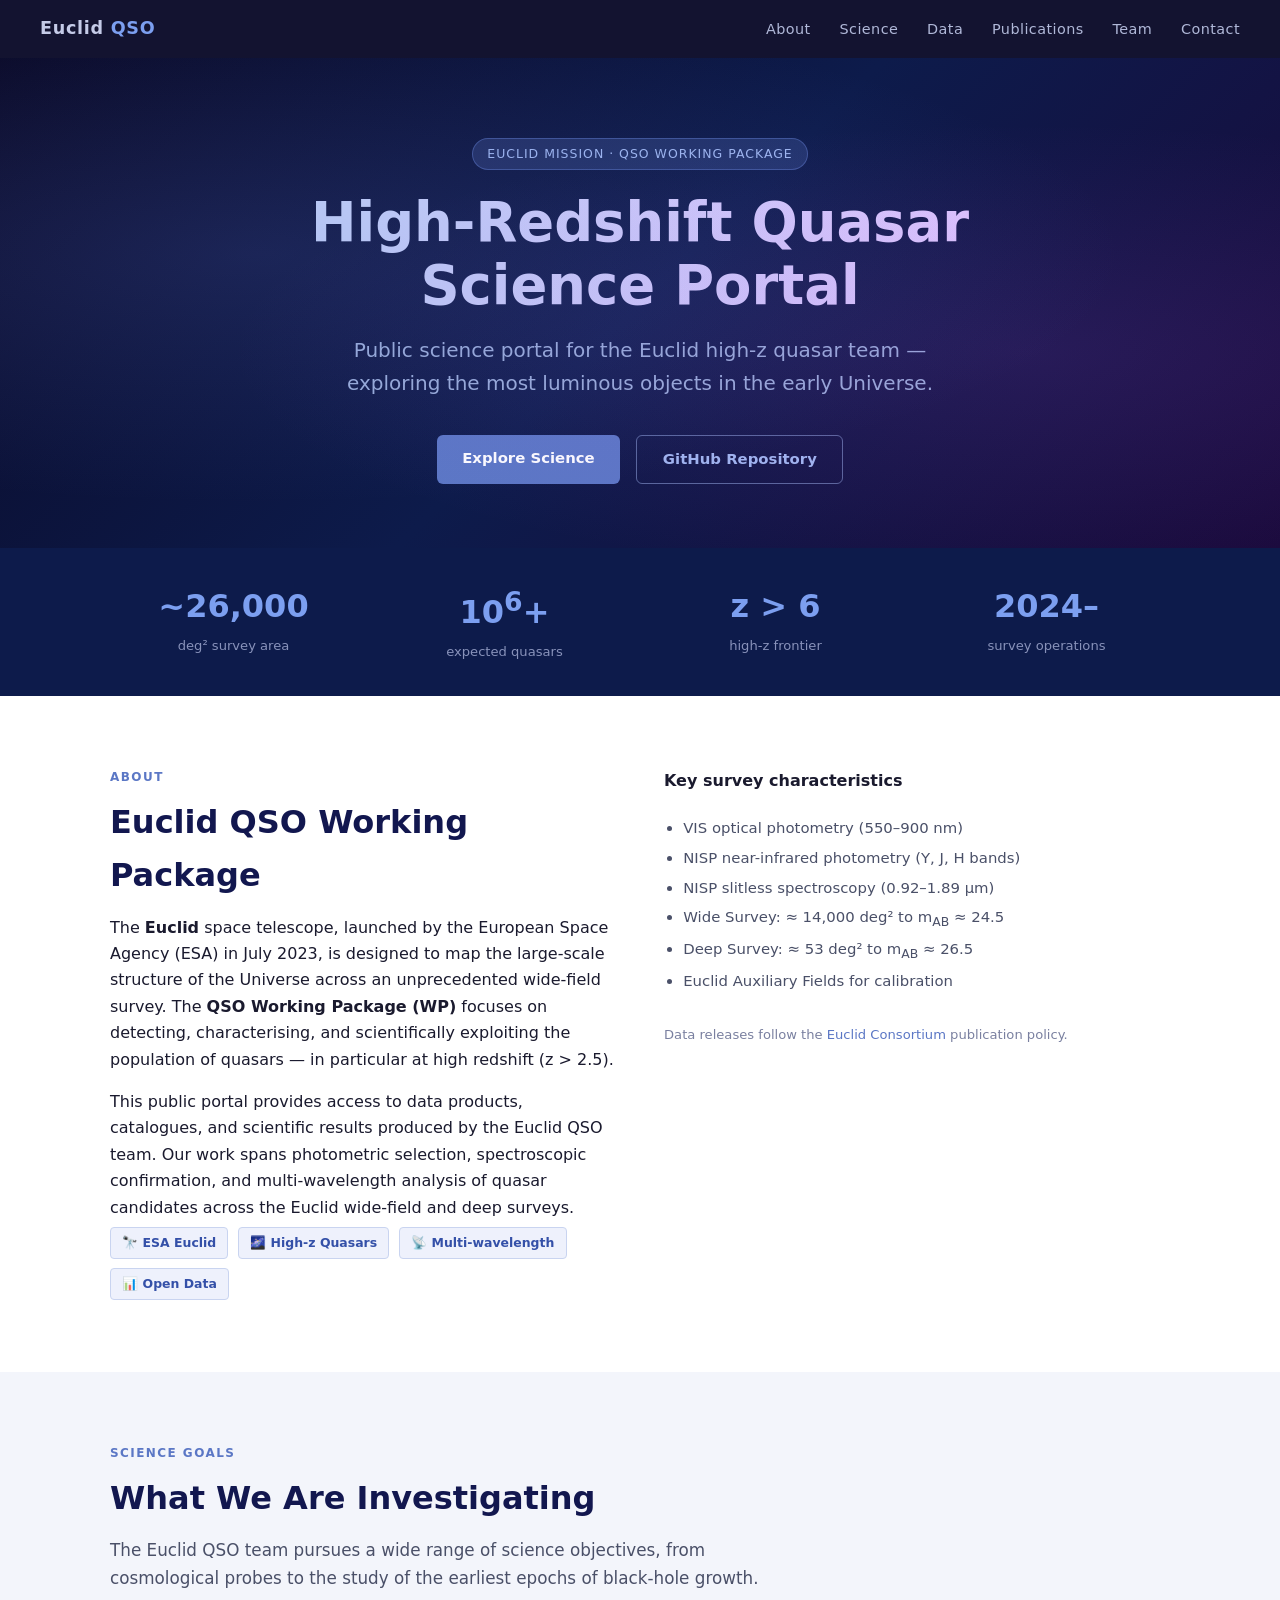
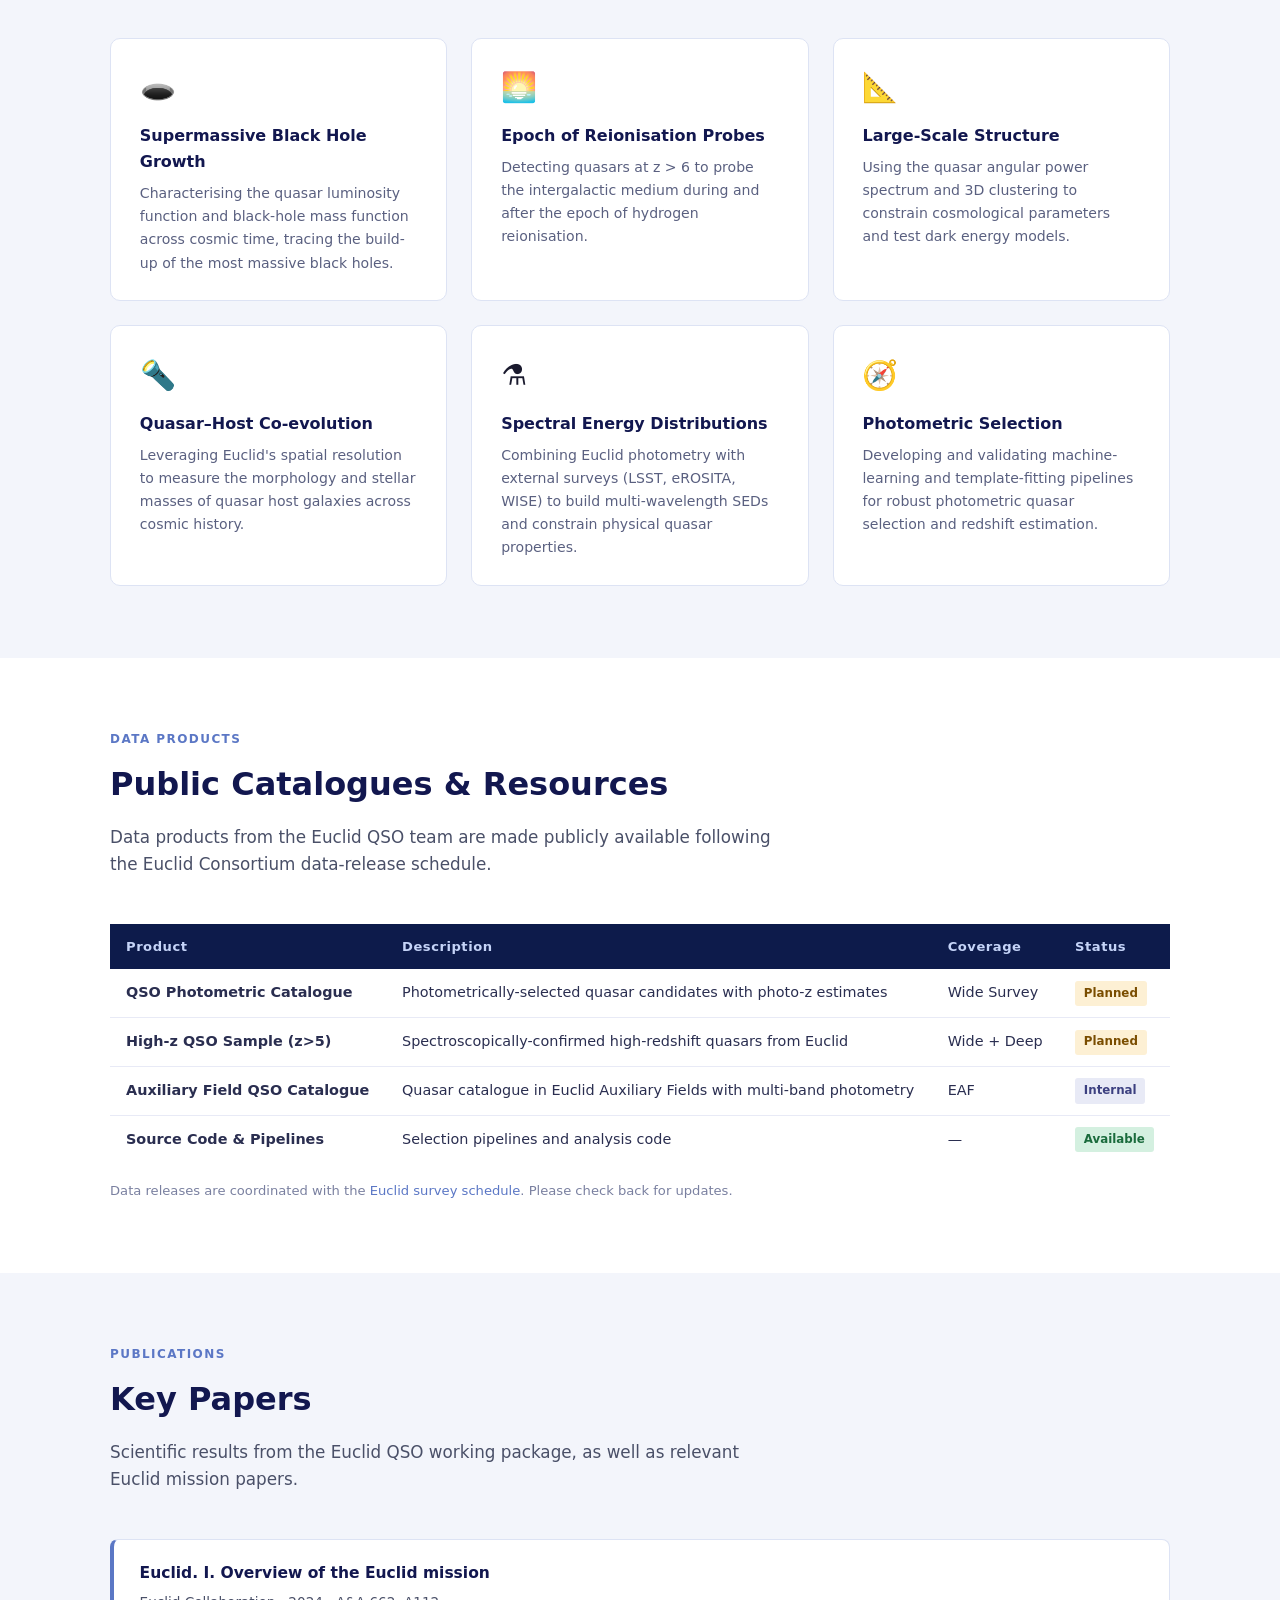
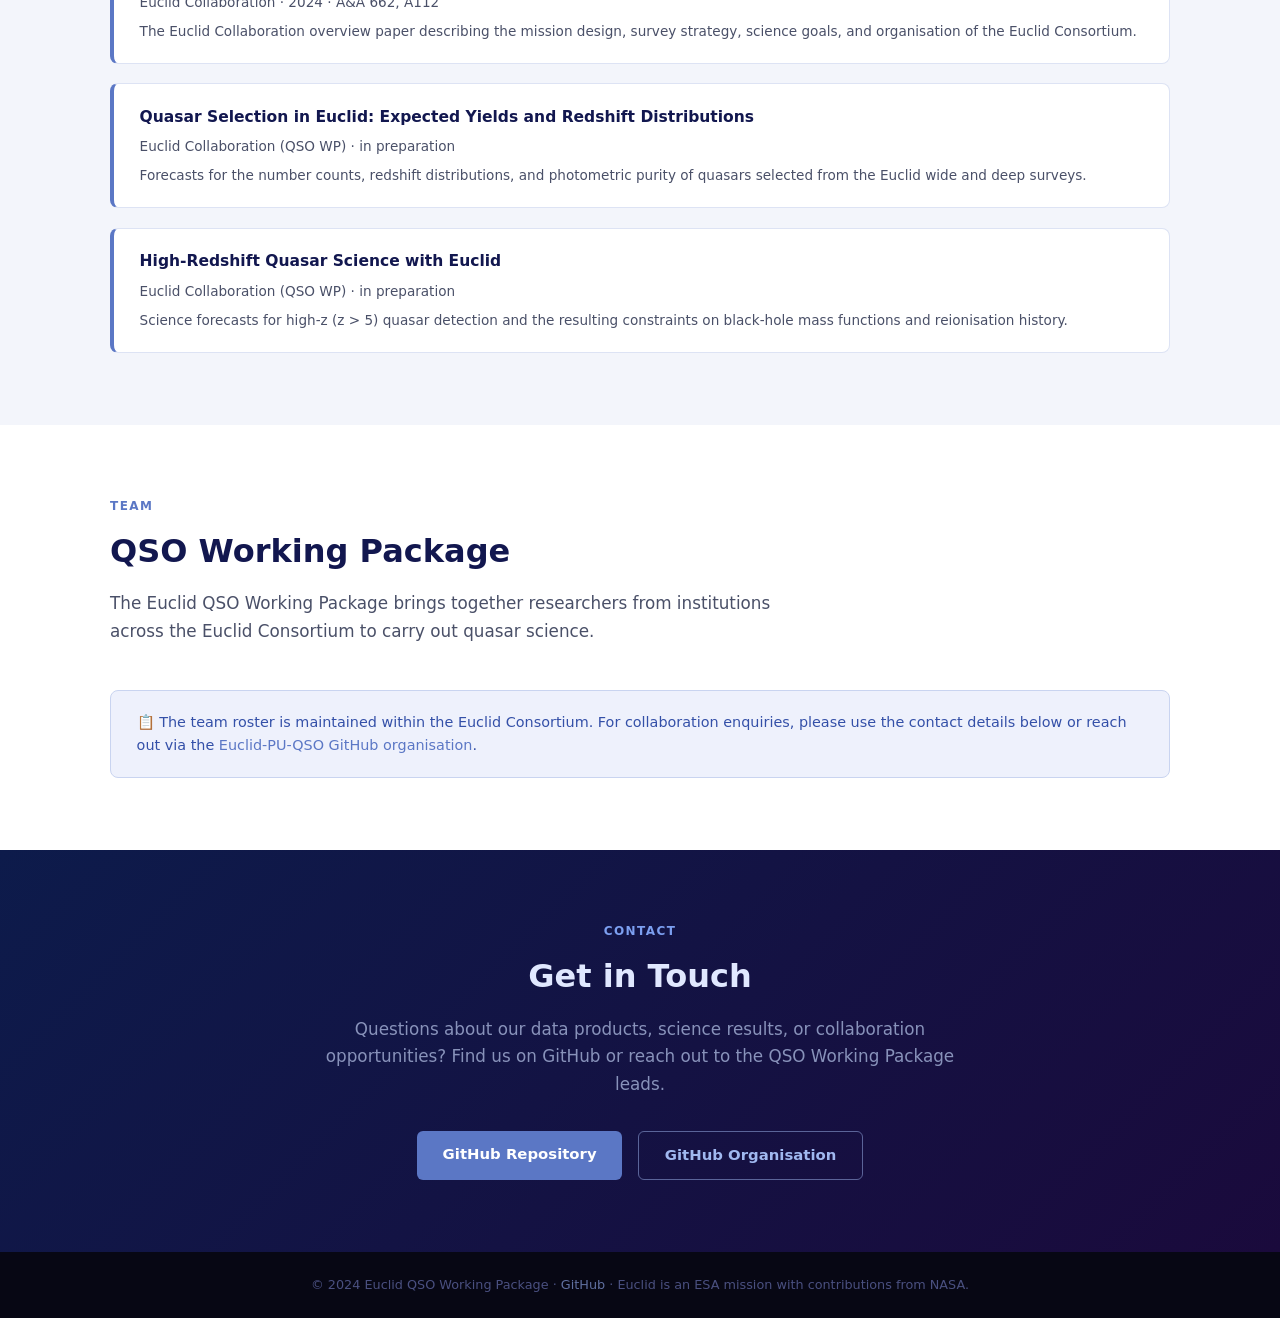
==== index.html @ ff644550 "Add GitHub Pages site for Euclid QSO public science portal Co-authored-by: dmyang42 <30112592+dmyang" ====
<!DOCTYPE html>
<html lang="en">
<head>
  <meta charset="UTF-8" />
  <meta name="viewport" content="width=device-width, initial-scale=1.0" />
  <title>Euclid QSO — Public Science Portal</title>
  <style>
    /* ── Reset & base ─────────────────────────────────────────────── */
    *, *::before, *::after { box-sizing: border-box; margin: 0; padding: 0; }
    html { scroll-behavior: smooth; }
    body {
      font-family: 'Segoe UI', system-ui, -apple-system, sans-serif;
      color: #1a1a2e;
      background: #f8f9fc;
      line-height: 1.65;
    }
    a { color: #5b77c5; text-decoration: none; }
    a:hover { text-decoration: underline; }
    img { max-width: 100%; }

    /* ── Navigation ───────────────────────────────────────────────── */
    nav {
      position: sticky;
      top: 0;
      z-index: 100;
      display: flex;
      align-items: center;
      justify-content: space-between;
      padding: 0.9rem 2.5rem;
      background: rgba(10, 10, 40, 0.96);
      backdrop-filter: blur(8px);
      color: #e8eaf6;
    }
    .nav-brand {
      font-size: 1.1rem;
      font-weight: 700;
      letter-spacing: 0.04em;
      color: #c5cbe8;
    }
    .nav-brand span { color: #7c9ff0; }
    nav ul {
      list-style: none;
      display: flex;
      gap: 1.8rem;
    }
    nav ul li a {
      color: #b0b8d8;
      font-size: 0.9rem;
      font-weight: 500;
      letter-spacing: 0.03em;
      transition: color 0.2s;
    }
    nav ul li a:hover { color: #fff; text-decoration: none; }

    /* ── Hero ─────────────────────────────────────────────────────── */
    .hero {
      position: relative;
      display: flex;
      flex-direction: column;
      align-items: center;
      justify-content: center;
      text-align: center;
      padding: 5rem 2rem 4rem;
      background: linear-gradient(135deg, #0a0a28 0%, #0d1b4b 50%, #1a0a3c 100%);
      color: #fff;
      overflow: hidden;
    }
    .hero::before {
      content: '';
      position: absolute;
      inset: 0;
      background:
        radial-gradient(ellipse at 20% 40%, rgba(100,120,220,0.18) 0%, transparent 60%),
        radial-gradient(ellipse at 80% 60%, rgba(160,80,220,0.14) 0%, transparent 55%);
      pointer-events: none;
    }
    .hero-tag {
      display: inline-block;
      padding: 0.3rem 0.9rem;
      border-radius: 999px;
      background: rgba(92, 119, 197, 0.25);
      border: 1px solid rgba(92, 119, 197, 0.5);
      font-size: 0.78rem;
      letter-spacing: 0.08em;
      text-transform: uppercase;
      color: #a0b8f0;
      margin-bottom: 1.4rem;
    }
    .hero h1 {
      font-size: clamp(2rem, 5vw, 3.4rem);
      font-weight: 800;
      line-height: 1.15;
      margin-bottom: 1rem;
      background: linear-gradient(90deg, #c5d4f8, #e0c8ff);
      -webkit-background-clip: text;
      -webkit-text-fill-color: transparent;
      background-clip: text;
    }
    .hero-sub {
      font-size: clamp(1rem, 2.5vw, 1.25rem);
      color: #9aafd8;
      max-width: 620px;
      margin-bottom: 2.2rem;
    }
    .hero-buttons { display: flex; gap: 1rem; flex-wrap: wrap; justify-content: center; }
    .btn {
      display: inline-block;
      padding: 0.7rem 1.6rem;
      border-radius: 6px;
      font-size: 0.93rem;
      font-weight: 600;
      transition: opacity 0.2s, transform 0.15s;
      cursor: pointer;
    }
    .btn:hover { opacity: 0.88; transform: translateY(-1px); text-decoration: none; }
    .btn-primary {
      background: #5b77c5;
      color: #fff;
    }
    .btn-secondary {
      background: transparent;
      color: #a0b8f0;
      border: 1.5px solid rgba(160,184,240,0.5);
    }

    /* ── Section commons ──────────────────────────────────────────── */
    section { padding: 4.5rem 2rem; }
    .container { max-width: 1060px; margin: 0 auto; }
    .section-label {
      font-size: 0.75rem;
      font-weight: 700;
      letter-spacing: 0.12em;
      text-transform: uppercase;
      color: #5b77c5;
      margin-bottom: 0.5rem;
    }
    .section-title {
      font-size: clamp(1.5rem, 3vw, 2rem);
      font-weight: 700;
      margin-bottom: 0.8rem;
      color: #12174f;
    }
    .section-intro {
      font-size: 1.05rem;
      color: #4a5068;
      max-width: 680px;
      margin-bottom: 2.8rem;
    }

    /* ── Stats bar ────────────────────────────────────────────────── */
    .stats-bar {
      background: #0d1b4b;
      color: #c5d4f8;
      padding: 2rem;
    }
    .stats-grid {
      display: grid;
      grid-template-columns: repeat(auto-fit, minmax(140px, 1fr));
      gap: 1.5rem;
      max-width: 1060px;
      margin: 0 auto;
      text-align: center;
    }
    .stat-number {
      font-size: 2rem;
      font-weight: 800;
      color: #7c9ff0;
      display: block;
    }
    .stat-label { font-size: 0.82rem; color: #8892ba; }

    /* ── About ────────────────────────────────────────────────────── */
    #about { background: #fff; }
    .about-grid {
      display: grid;
      grid-template-columns: 1fr 1fr;
      gap: 3rem;
      align-items: start;
    }
    @media (max-width: 680px) { .about-grid { grid-template-columns: 1fr; } }
    .about-text p + p { margin-top: 1rem; }
    .about-logo-block {
      display: flex;
      flex-direction: column;
      gap: 1.2rem;
      align-items: flex-start;
    }
    .badge-list { display: flex; flex-wrap: wrap; gap: 0.6rem; margin-top: 0.4rem; }
    .badge {
      display: inline-flex;
      align-items: center;
      gap: 0.35rem;
      padding: 0.28rem 0.7rem;
      border-radius: 4px;
      font-size: 0.78rem;
      font-weight: 600;
      background: #eef1fc;
      color: #3450a8;
      border: 1px solid #c9d4f0;
    }

    /* ── Science goals ────────────────────────────────────────────── */
    #science { background: #f3f5fb; }
    .goals-grid {
      display: grid;
      grid-template-columns: repeat(auto-fit, minmax(260px, 1fr));
      gap: 1.5rem;
    }
    .goal-card {
      background: #fff;
      border-radius: 10px;
      padding: 1.6rem 1.8rem;
      border: 1px solid #dde3f4;
      transition: box-shadow 0.2s, transform 0.2s;
    }
    .goal-card:hover { box-shadow: 0 6px 24px rgba(50,70,180,0.1); transform: translateY(-3px); }
    .goal-icon {
      font-size: 1.8rem;
      margin-bottom: 0.7rem;
      display: block;
    }
    .goal-card h3 { font-size: 1rem; font-weight: 700; color: #12174f; margin-bottom: 0.4rem; }
    .goal-card p { font-size: 0.88rem; color: #5a6080; }

    /* ── Data products ────────────────────────────────────────────── */
    #data { background: #fff; }
    .data-table-wrap { overflow-x: auto; }
    table {
      width: 100%;
      border-collapse: collapse;
      font-size: 0.9rem;
    }
    th {
      background: #0d1b4b;
      color: #c5d4f8;
      padding: 0.75rem 1rem;
      text-align: left;
      font-weight: 600;
      font-size: 0.82rem;
      letter-spacing: 0.04em;
    }
    td {
      padding: 0.7rem 1rem;
      border-bottom: 1px solid #e8eaf6;
      color: #2a2e50;
    }
    tr:last-child td { border-bottom: none; }
    tr:hover td { background: #f3f5fb; }
    .status-tag {
      display: inline-block;
      padding: 0.18rem 0.55rem;
      border-radius: 3px;
      font-size: 0.74rem;
      font-weight: 700;
    }
    .status-available { background: #d4f0e0; color: #1a6b3c; }
    .status-planned   { background: #fdf0d4; color: #7a4d00; }
    .status-internal  { background: #e8eaf6; color: #3c4080; }

    /* ── Publications ─────────────────────────────────────────────── */
    #publications { background: #f3f5fb; }
    .pub-list { display: flex; flex-direction: column; gap: 1.2rem; }
    .pub-card {
      background: #fff;
      border-radius: 8px;
      padding: 1.3rem 1.6rem;
      border: 1px solid #dde3f4;
      border-left: 4px solid #5b77c5;
    }
    .pub-card h3 { font-size: 0.97rem; font-weight: 700; color: #12174f; margin-bottom: 0.3rem; }
    .pub-meta { font-size: 0.8rem; color: #7a80a0; margin-bottom: 0.4rem; }
    .pub-card p { font-size: 0.85rem; color: #4a5068; }

    /* ── Team ─────────────────────────────────────────────────────── */
    #team { background: #fff; }
    .team-note {
      background: #eef1fc;
      border: 1px solid #c9d4f0;
      border-radius: 8px;
      padding: 1.2rem 1.6rem;
      font-size: 0.9rem;
      color: #3450a8;
      margin-top: 1rem;
    }

    /* ── Contact ──────────────────────────────────────────────────── */
    #contact {
      background: linear-gradient(135deg, #0d1b4b 0%, #1a0a3c 100%);
      color: #c5d4f8;
      text-align: center;
    }
    #contact .section-title { color: #e0e8ff; }
    #contact .section-intro { color: #8892ba; margin: 0 auto 2rem; }
    .contact-links { display: flex; justify-content: center; gap: 1rem; flex-wrap: wrap; margin-top: 1.2rem; }

    /* ── Footer ───────────────────────────────────────────────────── */
    footer {
      background: #070714;
      color: #4a5080;
      text-align: center;
      padding: 1.4rem 2rem;
      font-size: 0.8rem;
    }
    footer a { color: #6070a0; }
  </style>
</head>
<body>

<!-- ── Navigation ──────────────────────────────────────────────────── -->
<nav>
  <span class="nav-brand">Euclid <span>QSO</span></span>
  <ul>
    <li><a href="#about">About</a></li>
    <li><a href="#science">Science</a></li>
    <li><a href="#data">Data</a></li>
    <li><a href="#publications">Publications</a></li>
    <li><a href="#team">Team</a></li>
    <li><a href="#contact">Contact</a></li>
  </ul>
</nav>

<!-- ── Hero ────────────────────────────────────────────────────────── -->
<header class="hero">
  <span class="hero-tag">Euclid Mission · QSO Working Package</span>
  <h1>High-Redshift Quasar<br>Science Portal</h1>
  <p class="hero-sub">
    Public science portal for the Euclid high-z quasar team — exploring the most
    luminous objects in the early Universe.
  </p>
  <div class="hero-buttons">
    <a class="btn btn-primary" href="#science">Explore Science</a>
    <a class="btn btn-secondary" href="https://github.com/Euclid-PU-QSO/euclid_qso_public" target="_blank" rel="noopener">GitHub Repository</a>
  </div>
</header>

<!-- ── Stats bar ───────────────────────────────────────────────────── -->
<div class="stats-bar">
  <div class="stats-grid">
    <div>
      <span class="stat-number">~26,000</span>
      <span class="stat-label">deg² survey area</span>
    </div>
    <div>
      <span class="stat-number">10<sup>6</sup>+</span>
      <span class="stat-label">expected quasars</span>
    </div>
    <div>
      <span class="stat-number">z &gt; 6</span>
      <span class="stat-label">high-z frontier</span>
    </div>
    <div>
      <span class="stat-number">2024–</span>
      <span class="stat-label">survey operations</span>
    </div>
  </div>
</div>

<!-- ── About ───────────────────────────────────────────────────────── -->
<section id="about">
  <div class="container">
    <div class="about-grid">
      <div class="about-text">
        <p class="section-label">About</p>
        <h2 class="section-title">Euclid QSO Working Package</h2>
        <p>
          The <strong>Euclid</strong> space telescope, launched by the European Space Agency (ESA)
          in July 2023, is designed to map the large-scale structure of the Universe across an
          unprecedented wide-field survey. The <strong>QSO Working Package (WP)</strong> focuses
          on detecting, characterising, and scientifically exploiting the population of quasars —
          in particular at high redshift (z&nbsp;&gt;&nbsp;2.5).
        </p>
        <p>
          This public portal provides access to data products, catalogues, and scientific results
          produced by the Euclid QSO team. Our work spans photometric selection, spectroscopic
          confirmation, and multi-wavelength analysis of quasar candidates across the Euclid
          wide-field and deep surveys.
        </p>
        <div class="badge-list">
          <span class="badge">🔭 ESA Euclid</span>
          <span class="badge">🌌 High-z Quasars</span>
          <span class="badge">📡 Multi-wavelength</span>
          <span class="badge">📊 Open Data</span>
        </div>
      </div>
      <div class="about-logo-block">
        <p><strong>Key survey characteristics</strong></p>
        <ul style="margin-left:1.2rem; color:#4a5068; font-size:0.93rem; line-height:2;">
          <li>VIS optical photometry (550–900 nm)</li>
          <li>NISP near-infrared photometry (Y, J, H bands)</li>
          <li>NISP slitless spectroscopy (0.92–1.89 µm)</li>
          <li>Wide Survey: ≈ 14,000 deg² to m<sub>AB</sub> ≈ 24.5</li>
          <li>Deep Survey: ≈ 53 deg² to m<sub>AB</sub> ≈ 26.5</li>
          <li>Euclid Auxiliary Fields for calibration</li>
        </ul>
        <p style="font-size:0.82rem; color:#7a80a0; margin-top:0.5rem;">
          Data releases follow the
          <a href="https://www.euclid-ec.org/" target="_blank" rel="noopener">Euclid Consortium</a>
          publication policy.
        </p>
      </div>
    </div>
  </div>
</section>

<!-- ── Science goals ───────────────────────────────────────────────── -->
<section id="science">
  <div class="container">
    <p class="section-label">Science Goals</p>
    <h2 class="section-title">What We Are Investigating</h2>
    <p class="section-intro">
      The Euclid QSO team pursues a wide range of science objectives, from cosmological
      probes to the study of the earliest epochs of black-hole growth.
    </p>
    <div class="goals-grid">
      <div class="goal-card">
        <span class="goal-icon">🕳️</span>
        <h3>Supermassive Black Hole Growth</h3>
        <p>
          Characterising the quasar luminosity function and black-hole mass function
          across cosmic time, tracing the build-up of the most massive black holes.
        </p>
      </div>
      <div class="goal-card">
        <span class="goal-icon">🌅</span>
        <h3>Epoch of Reionisation Probes</h3>
        <p>
          Detecting quasars at z&nbsp;&gt;&nbsp;6 to probe the intergalactic medium
          during and after the epoch of hydrogen reionisation.
        </p>
      </div>
      <div class="goal-card">
        <span class="goal-icon">📐</span>
        <h3>Large-Scale Structure</h3>
        <p>
          Using the quasar angular power spectrum and 3D clustering to constrain
          cosmological parameters and test dark energy models.
        </p>
      </div>
      <div class="goal-card">
        <span class="goal-icon">🔦</span>
        <h3>Quasar–Host Co-evolution</h3>
        <p>
          Leveraging Euclid's spatial resolution to measure the morphology and
          stellar masses of quasar host galaxies across cosmic history.
        </p>
      </div>
      <div class="goal-card">
        <span class="goal-icon">⚗️</span>
        <h3>Spectral Energy Distributions</h3>
        <p>
          Combining Euclid photometry with external surveys (LSST, eROSITA, WISE)
          to build multi-wavelength SEDs and constrain physical quasar properties.
        </p>
      </div>
      <div class="goal-card">
        <span class="goal-icon">🧭</span>
        <h3>Photometric Selection</h3>
        <p>
          Developing and validating machine-learning and template-fitting pipelines
          for robust photometric quasar selection and redshift estimation.
        </p>
      </div>
    </div>
  </div>
</section>

<!-- ── Data products ───────────────────────────────────────────────── -->
<section id="data">
  <div class="container">
    <p class="section-label">Data Products</p>
    <h2 class="section-title">Public Catalogues &amp; Resources</h2>
    <p class="section-intro">
      Data products from the Euclid QSO team are made publicly available following
      the Euclid Consortium data-release schedule.
    </p>
    <div class="data-table-wrap">
      <table>
        <thead>
          <tr>
            <th>Product</th>
            <th>Description</th>
            <th>Coverage</th>
            <th>Status</th>
          </tr>
        </thead>
        <tbody>
          <tr>
            <td><strong>QSO Photometric Catalogue</strong></td>
            <td>Photometrically-selected quasar candidates with photo-z estimates</td>
            <td>Wide Survey</td>
            <td><span class="status-tag status-planned">Planned</span></td>
          </tr>
          <tr>
            <td><strong>High-z QSO Sample (z&gt;5)</strong></td>
            <td>Spectroscopically-confirmed high-redshift quasars from Euclid</td>
            <td>Wide + Deep</td>
            <td><span class="status-tag status-planned">Planned</span></td>
          </tr>
          <tr>
            <td><strong>Auxiliary Field QSO Catalogue</strong></td>
            <td>Quasar catalogue in Euclid Auxiliary Fields with multi-band photometry</td>
            <td>EAF</td>
            <td><span class="status-tag status-internal">Internal</span></td>
          </tr>
          <tr>
            <td><strong>Source Code &amp; Pipelines</strong></td>
            <td>Selection pipelines and analysis code</td>
            <td>—</td>
            <td><span class="status-tag status-available">Available</span></td>
          </tr>
        </tbody>
      </table>
    </div>
    <p style="font-size:0.82rem; color:#7a80a0; margin-top:1rem;">
      Data releases are coordinated with the
      <a href="https://www.cosmos.esa.int/web/euclid/euclid-survey" target="_blank" rel="noopener">Euclid survey schedule</a>.
      Please check back for updates.
    </p>
  </div>
</section>

<!-- ── Publications ────────────────────────────────────────────────── -->
<section id="publications">
  <div class="container">
    <p class="section-label">Publications</p>
    <h2 class="section-title">Key Papers</h2>
    <p class="section-intro">
      Scientific results from the Euclid QSO working package, as well as relevant
      Euclid mission papers.
    </p>
    <div class="pub-list">
      <div class="pub-card">
        <h3>Euclid. I. Overview of the Euclid mission</h3>
        <p class="pub-meta">Euclid Collaboration · 2024 · A&amp;A 662, A112</p>
        <p>
          The Euclid Collaboration overview paper describing the mission design,
          survey strategy, science goals, and organisation of the Euclid Consortium.
        </p>
      </div>
      <div class="pub-card">
        <h3>Quasar Selection in Euclid: Expected Yields and Redshift Distributions</h3>
        <p class="pub-meta">Euclid Collaboration (QSO WP) · in preparation</p>
        <p>
          Forecasts for the number counts, redshift distributions, and photometric purity
          of quasars selected from the Euclid wide and deep surveys.
        </p>
      </div>
      <div class="pub-card">
        <h3>High-Redshift Quasar Science with Euclid</h3>
        <p class="pub-meta">Euclid Collaboration (QSO WP) · in preparation</p>
        <p>
          Science forecasts for high-z (z&nbsp;&gt;&nbsp;5) quasar detection and the
          resulting constraints on black-hole mass functions and reionisation history.
        </p>
      </div>
    </div>
  </div>
</section>

<!-- ── Team ─────────────────────────────────────────────────────────── -->
<section id="team">
  <div class="container">
    <p class="section-label">Team</p>
    <h2 class="section-title">QSO Working Package</h2>
    <p class="section-intro">
      The Euclid QSO Working Package brings together researchers from institutions
      across the Euclid Consortium to carry out quasar science.
    </p>
    <div class="team-note">
      📋 The team roster is maintained within the Euclid Consortium. For collaboration
      enquiries, please use the contact details below or reach out via the
      <a href="https://github.com/Euclid-PU-QSO" target="_blank" rel="noopener">Euclid-PU-QSO GitHub organisation</a>.
    </div>
  </div>
</section>

<!-- ── Contact ──────────────────────────────────────────────────────── -->
<section id="contact">
  <div class="container">
    <p class="section-label" style="color:#7c9ff0;">Contact</p>
    <h2 class="section-title">Get in Touch</h2>
    <p class="section-intro">
      Questions about our data products, science results, or collaboration opportunities?
      Find us on GitHub or reach out to the QSO Working Package leads.
    </p>
    <div class="contact-links">
      <a class="btn btn-primary" href="https://github.com/Euclid-PU-QSO/euclid_qso_public" target="_blank" rel="noopener">
        GitHub Repository
      </a>
      <a class="btn btn-secondary" href="https://github.com/Euclid-PU-QSO" target="_blank" rel="noopener">
        GitHub Organisation
      </a>
    </div>
  </div>
</section>

<!-- ── Footer ───────────────────────────────────────────────────────── -->
<footer>
  <p>
    © 2024 Euclid QSO Working Package ·
    <a href="https://github.com/Euclid-PU-QSO/euclid_qso_public" target="_blank" rel="noopener">GitHub</a>
    · Euclid is an ESA mission with contributions from NASA.
  </p>
</footer>

</body>
</html>
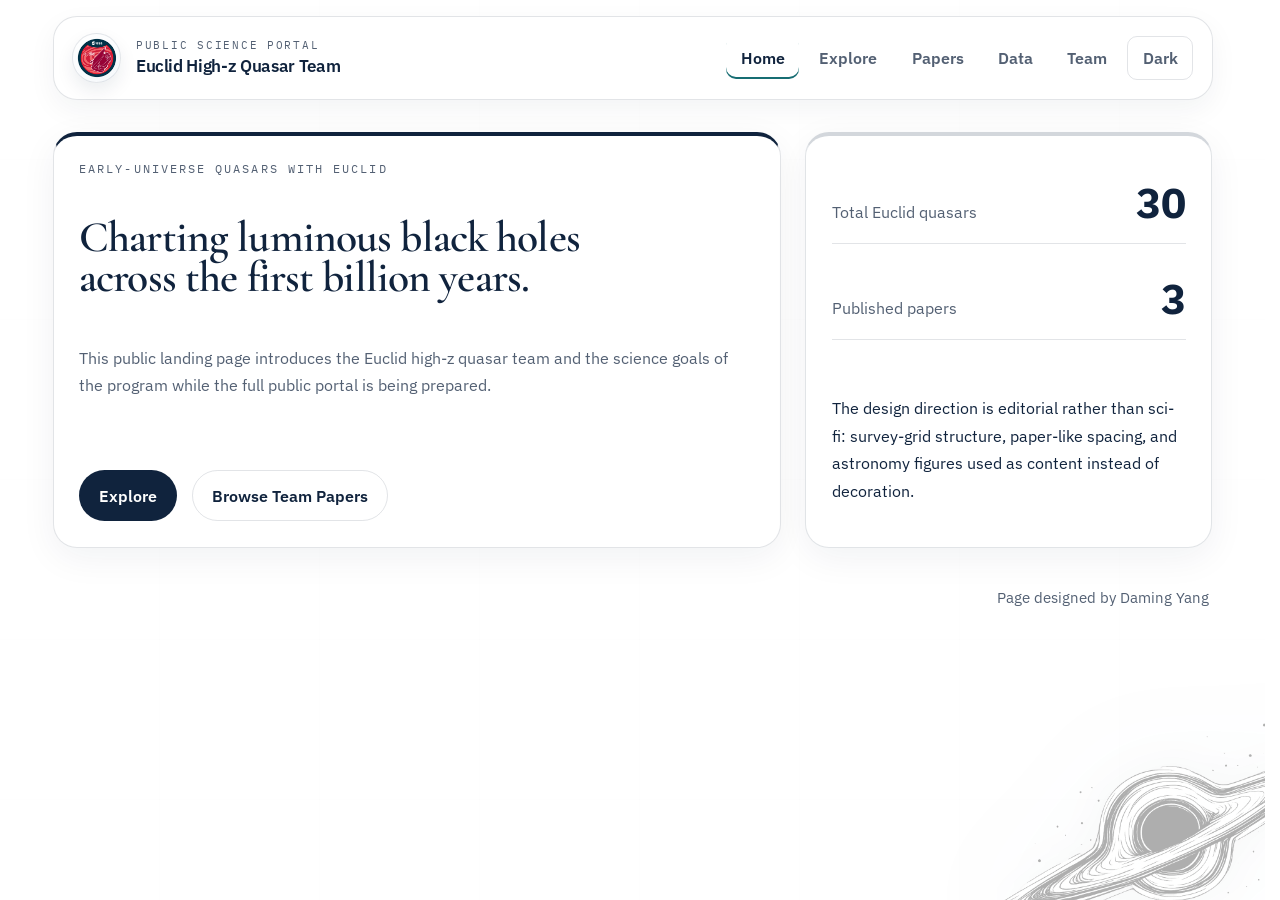
==== commit 645a7eec: "Add initial public landing page" ====
--- a/index.html
+++ b/index.html
@@ -1,607 +1,111 @@
 <!DOCTYPE html>
 <html lang="en">
-<head>
-  <meta charset="UTF-8" />
-  <meta name="viewport" content="width=device-width, initial-scale=1.0" />
-  <title>Euclid QSO — Public Science Portal</title>
-  <style>
-    /* ── Reset & base ─────────────────────────────────────────────── */
-    *, *::before, *::after { box-sizing: border-box; margin: 0; padding: 0; }
-    html { scroll-behavior: smooth; }
-    body {
-      font-family: 'Segoe UI', system-ui, -apple-system, sans-serif;
-      color: #1a1a2e;
-      background: #f8f9fc;
-      line-height: 1.65;
-    }
-    a { color: #5b77c5; text-decoration: none; }
-    a:hover { text-decoration: underline; }
-    img { max-width: 100%; }
+  <head>
+    <meta charset="UTF-8" />
+    <meta name="viewport" content="width=device-width, initial-scale=1.0" />
+    <title>Euclid High-z Quasar Team</title>
+    <meta
+      name="description"
+      content="Public portal for the Euclid high-z quasar team."
+    />
+    <script>
+      (function () {
+        try {
+          var theme = localStorage.getItem("euclid-site-theme");
+          document.documentElement.dataset.theme =
+            theme === "dark" || theme === "light" ? theme : "light";
+        } catch (error) {
+          document.documentElement.dataset.theme = "light";
+        }
+      })();
+    </script>
+    <link rel="icon" type="image/png" href="assets/logo/icon.png" />
+    <link rel="preload" as="image" href="assets/test/bh.png" />
+    <link rel="preload" as="image" href="assets/test/bh_light.png" />
+    <link rel="stylesheet" href="assets/styles.css" />
+    <script defer src="assets/home.js"></script>
+  </head>
+  <body data-page="home">
+    <div class="site-scene" aria-hidden="true">
+      <img
+        class="site-blackhole-image site-blackhole-light"
+        src="assets/test/bh_light.png"
+        alt=""
+        loading="eager"
+        decoding="async"
+        fetchpriority="high"
+      />
+      <img
+        class="site-blackhole-image site-blackhole-dark"
+        src="assets/test/bh.png"
+        alt=""
+        loading="eager"
+        decoding="async"
+        fetchpriority="high"
+      />
+    </div>
+    <div class="site-shell">
+      <header class="site-header">
+        <a class="brand" href="index.html">
+          <img class="brand-logo" src="assets/logo/Euclid_logo.png" alt="Euclid logo" />
+          <span class="brand-copy">
+            <small>Public Science Portal</small>
+            <strong>Euclid High-z Quasar Team</strong>
+          </span>
+        </a>
+        <nav class="site-nav" aria-label="Primary">
+          <a data-nav="home" href="index.html">Home</a>
+          <a href="#" aria-disabled="true">Explore</a>
+          <a href="#" aria-disabled="true">Papers</a>
+          <a href="#" aria-disabled="true">Data</a>
+          <a href="#" aria-disabled="true">Team</a>
+          <button class="site-theme-toggle" type="button" data-theme-toggle>Dark</button>
+        </nav>
+      </header>
 
-    /* ── Navigation ───────────────────────────────────────────────── */
-    nav {
-      position: sticky;
-      top: 0;
-      z-index: 100;
-      display: flex;
-      align-items: center;
-      justify-content: space-between;
-      padding: 0.9rem 2.5rem;
-      background: rgba(10, 10, 40, 0.96);
-      backdrop-filter: blur(8px);
-      color: #e8eaf6;
-    }
-    .nav-brand {
-      font-size: 1.1rem;
-      font-weight: 700;
-      letter-spacing: 0.04em;
-      color: #c5cbe8;
-    }
-    .nav-brand span { color: #7c9ff0; }
-    nav ul {
-      list-style: none;
-      display: flex;
-      gap: 1.8rem;
-    }
-    nav ul li a {
-      color: #b0b8d8;
-      font-size: 0.9rem;
-      font-weight: 500;
-      letter-spacing: 0.03em;
-      transition: color 0.2s;
-    }
-    nav ul li a:hover { color: #fff; text-decoration: none; }
+      <main>
+        <section class="hero">
+          <div class="hero-copy">
+            <p class="eyebrow">Early-universe quasars with Euclid</p>
+            <h1>
+              <span class="hero-title-line">Charting luminous black holes</span>
+              <span class="hero-title-line">across the first billion years.</span>
+            </h1>
+            <p class="lede">
+              This public landing page introduces the Euclid high-z quasar team and
+              the science goals of the program while the full public portal is being
+              prepared.
+            </p>
+            <div class="hero-actions">
+              <a class="button primary" href="#">Explore</a>
+              <a class="button secondary" href="#">Browse Team Papers</a>
+            </div>
+          </div>
 
-    /* ── Hero ─────────────────────────────────────────────────────── */
-    .hero {
-      position: relative;
-      display: flex;
-      flex-direction: column;
-      align-items: center;
-      justify-content: center;
-      text-align: center;
-      padding: 5rem 2rem 4rem;
-      background: linear-gradient(135deg, #0a0a28 0%, #0d1b4b 50%, #1a0a3c 100%);
-      color: #fff;
-      overflow: hidden;
-    }
-    .hero::before {
-      content: '';
-      position: absolute;
-      inset: 0;
-      background:
-        radial-gradient(ellipse at 20% 40%, rgba(100,120,220,0.18) 0%, transparent 60%),
-        radial-gradient(ellipse at 80% 60%, rgba(160,80,220,0.14) 0%, transparent 55%);
-      pointer-events: none;
-    }
-    .hero-tag {
-      display: inline-block;
-      padding: 0.3rem 0.9rem;
-      border-radius: 999px;
-      background: rgba(92, 119, 197, 0.25);
-      border: 1px solid rgba(92, 119, 197, 0.5);
-      font-size: 0.78rem;
-      letter-spacing: 0.08em;
-      text-transform: uppercase;
-      color: #a0b8f0;
-      margin-bottom: 1.4rem;
-    }
-    .hero h1 {
-      font-size: clamp(2rem, 5vw, 3.4rem);
-      font-weight: 800;
-      line-height: 1.15;
-      margin-bottom: 1rem;
-      background: linear-gradient(90deg, #c5d4f8, #e0c8ff);
-      -webkit-background-clip: text;
-      -webkit-text-fill-color: transparent;
-      background-clip: text;
-    }
-    .hero-sub {
-      font-size: clamp(1rem, 2.5vw, 1.25rem);
-      color: #9aafd8;
-      max-width: 620px;
-      margin-bottom: 2.2rem;
-    }
-    .hero-buttons { display: flex; gap: 1rem; flex-wrap: wrap; justify-content: center; }
-    .btn {
-      display: inline-block;
-      padding: 0.7rem 1.6rem;
-      border-radius: 6px;
-      font-size: 0.93rem;
-      font-weight: 600;
-      transition: opacity 0.2s, transform 0.15s;
-      cursor: pointer;
-    }
-    .btn:hover { opacity: 0.88; transform: translateY(-1px); text-decoration: none; }
-    .btn-primary {
-      background: #5b77c5;
-      color: #fff;
-    }
-    .btn-secondary {
-      background: transparent;
-      color: #a0b8f0;
-      border: 1.5px solid rgba(160,184,240,0.5);
-    }
+          <aside class="hero-panel">
+            <div class="metric-strip">
+              <article>
+                <span>Total Euclid quasars</span>
+                <strong>30</strong>
+              </article>
+              <article>
+                <span>Published papers</span>
+                <strong>3</strong>
+              </article>
+            </div>
+            <p>
+              The design direction is editorial rather than sci-fi: survey-grid
+              structure, paper-like spacing, and astronomy figures used as content
+              instead of decoration.
+            </p>
+          </aside>
+        </section>
+      </main>
 
-    /* ── Section commons ──────────────────────────────────────────── */
-    section { padding: 4.5rem 2rem; }
-    .container { max-width: 1060px; margin: 0 auto; }
-    .section-label {
-      font-size: 0.75rem;
-      font-weight: 700;
-      letter-spacing: 0.12em;
-      text-transform: uppercase;
-      color: #5b77c5;
-      margin-bottom: 0.5rem;
-    }
-    .section-title {
-      font-size: clamp(1.5rem, 3vw, 2rem);
-      font-weight: 700;
-      margin-bottom: 0.8rem;
-      color: #12174f;
-    }
-    .section-intro {
-      font-size: 1.05rem;
-      color: #4a5068;
-      max-width: 680px;
-      margin-bottom: 2.8rem;
-    }
-
-    /* ── Stats bar ────────────────────────────────────────────────── */
-    .stats-bar {
-      background: #0d1b4b;
-      color: #c5d4f8;
-      padding: 2rem;
-    }
-    .stats-grid {
-      display: grid;
-      grid-template-columns: repeat(auto-fit, minmax(140px, 1fr));
-      gap: 1.5rem;
-      max-width: 1060px;
-      margin: 0 auto;
-      text-align: center;
-    }
-    .stat-number {
-      font-size: 2rem;
-      font-weight: 800;
-      color: #7c9ff0;
-      display: block;
-    }
-    .stat-label { font-size: 0.82rem; color: #8892ba; }
-
-    /* ── About ────────────────────────────────────────────────────── */
-    #about { background: #fff; }
-    .about-grid {
-      display: grid;
-      grid-template-columns: 1fr 1fr;
-      gap: 3rem;
-      align-items: start;
-    }
-    @media (max-width: 680px) { .about-grid { grid-template-columns: 1fr; } }
-    .about-text p + p { margin-top: 1rem; }
-    .about-logo-block {
-      display: flex;
-      flex-direction: column;
-      gap: 1.2rem;
-      align-items: flex-start;
-    }
-    .badge-list { display: flex; flex-wrap: wrap; gap: 0.6rem; margin-top: 0.4rem; }
-    .badge {
-      display: inline-flex;
-      align-items: center;
-      gap: 0.35rem;
-      padding: 0.28rem 0.7rem;
-      border-radius: 4px;
-      font-size: 0.78rem;
-      font-weight: 600;
-      background: #eef1fc;
-      color: #3450a8;
-      border: 1px solid #c9d4f0;
-    }
-
-    /* ── Science goals ────────────────────────────────────────────── */
-    #science { background: #f3f5fb; }
-    .goals-grid {
-      display: grid;
-      grid-template-columns: repeat(auto-fit, minmax(260px, 1fr));
-      gap: 1.5rem;
-    }
-    .goal-card {
-      background: #fff;
-      border-radius: 10px;
-      padding: 1.6rem 1.8rem;
-      border: 1px solid #dde3f4;
-      transition: box-shadow 0.2s, transform 0.2s;
-    }
-    .goal-card:hover { box-shadow: 0 6px 24px rgba(50,70,180,0.1); transform: translateY(-3px); }
-    .goal-icon {
-      font-size: 1.8rem;
-      margin-bottom: 0.7rem;
-      display: block;
-    }
-    .goal-card h3 { font-size: 1rem; font-weight: 700; color: #12174f; margin-bottom: 0.4rem; }
-    .goal-card p { font-size: 0.88rem; color: #5a6080; }
-
-    /* ── Data products ────────────────────────────────────────────── */
-    #data { background: #fff; }
-    .data-table-wrap { overflow-x: auto; }
-    table {
-      width: 100%;
-      border-collapse: collapse;
-      font-size: 0.9rem;
-    }
-    th {
-      background: #0d1b4b;
-      color: #c5d4f8;
-      padding: 0.75rem 1rem;
-      text-align: left;
-      font-weight: 600;
-      font-size: 0.82rem;
-      letter-spacing: 0.04em;
-    }
-    td {
-      padding: 0.7rem 1rem;
-      border-bottom: 1px solid #e8eaf6;
-      color: #2a2e50;
-    }
-    tr:last-child td { border-bottom: none; }
-    tr:hover td { background: #f3f5fb; }
-    .status-tag {
-      display: inline-block;
-      padding: 0.18rem 0.55rem;
-      border-radius: 3px;
-      font-size: 0.74rem;
-      font-weight: 700;
-    }
-    .status-available { background: #d4f0e0; color: #1a6b3c; }
-    .status-planned   { background: #fdf0d4; color: #7a4d00; }
-    .status-internal  { background: #e8eaf6; color: #3c4080; }
-
-    /* ── Publications ─────────────────────────────────────────────── */
-    #publications { background: #f3f5fb; }
-    .pub-list { display: flex; flex-direction: column; gap: 1.2rem; }
-    .pub-card {
-      background: #fff;
-      border-radius: 8px;
-      padding: 1.3rem 1.6rem;
-      border: 1px solid #dde3f4;
-      border-left: 4px solid #5b77c5;
-    }
-    .pub-card h3 { font-size: 0.97rem; font-weight: 700; color: #12174f; margin-bottom: 0.3rem; }
-    .pub-meta { font-size: 0.8rem; color: #7a80a0; margin-bottom: 0.4rem; }
-    .pub-card p { font-size: 0.85rem; color: #4a5068; }
-
-    /* ── Team ─────────────────────────────────────────────────────── */
-    #team { background: #fff; }
-    .team-note {
-      background: #eef1fc;
-      border: 1px solid #c9d4f0;
-      border-radius: 8px;
-      padding: 1.2rem 1.6rem;
-      font-size: 0.9rem;
-      color: #3450a8;
-      margin-top: 1rem;
-    }
-
-    /* ── Contact ──────────────────────────────────────────────────── */
-    #contact {
-      background: linear-gradient(135deg, #0d1b4b 0%, #1a0a3c 100%);
-      color: #c5d4f8;
-      text-align: center;
-    }
-    #contact .section-title { color: #e0e8ff; }
-    #contact .section-intro { color: #8892ba; margin: 0 auto 2rem; }
-    .contact-links { display: flex; justify-content: center; gap: 1rem; flex-wrap: wrap; margin-top: 1.2rem; }
-
-    /* ── Footer ───────────────────────────────────────────────────── */
-    footer {
-      background: #070714;
-      color: #4a5080;
-      text-align: center;
-      padding: 1.4rem 2rem;
-      font-size: 0.8rem;
-    }
-    footer a { color: #6070a0; }
-  </style>
-</head>
-<body>
-
-<!-- ── Navigation ──────────────────────────────────────────────────── -->
-<nav>
-  <span class="nav-brand">Euclid <span>QSO</span></span>
-  <ul>
-    <li><a href="#about">About</a></li>
-    <li><a href="#science">Science</a></li>
-    <li><a href="#data">Data</a></li>
-    <li><a href="#publications">Publications</a></li>
-    <li><a href="#team">Team</a></li>
-    <li><a href="#contact">Contact</a></li>
-  </ul>
-</nav>
-
-<!-- ── Hero ────────────────────────────────────────────────────────── -->
-<header class="hero">
-  <span class="hero-tag">Euclid Mission · QSO Working Package</span>
-  <h1>High-Redshift Quasar<br>Science Portal</h1>
-  <p class="hero-sub">
-    Public science portal for the Euclid high-z quasar team — exploring the most
-    luminous objects in the early Universe.
-  </p>
-  <div class="hero-buttons">
-    <a class="btn btn-primary" href="#science">Explore Science</a>
-    <a class="btn btn-secondary" href="https://github.com/Euclid-PU-QSO/euclid_qso_public" target="_blank" rel="noopener">GitHub Repository</a>
-  </div>
-</header>
-
-<!-- ── Stats bar ───────────────────────────────────────────────────── -->
-<div class="stats-bar">
-  <div class="stats-grid">
-    <div>
-      <span class="stat-number">~26,000</span>
-      <span class="stat-label">deg² survey area</span>
+      <footer class="site-footer">
+        <p></p>
+        <p>Page designed by Daming Yang</p>
+      </footer>
     </div>
-    <div>
-      <span class="stat-number">10<sup>6</sup>+</span>
-      <span class="stat-label">expected quasars</span>
-    </div>
-    <div>
-      <span class="stat-number">z &gt; 6</span>
-      <span class="stat-label">high-z frontier</span>
-    </div>
-    <div>
-      <span class="stat-number">2024–</span>
-      <span class="stat-label">survey operations</span>
-    </div>
-  </div>
-</div>
-
-<!-- ── About ───────────────────────────────────────────────────────── -->
-<section id="about">
-  <div class="container">
-    <div class="about-grid">
-      <div class="about-text">
-        <p class="section-label">About</p>
-        <h2 class="section-title">Euclid QSO Working Package</h2>
-        <p>
-          The <strong>Euclid</strong> space telescope, launched by the European Space Agency (ESA)
-          in July 2023, is designed to map the large-scale structure of the Universe across an
-          unprecedented wide-field survey. The <strong>QSO Working Package (WP)</strong> focuses
-          on detecting, characterising, and scientifically exploiting the population of quasars —
-          in particular at high redshift (z&nbsp;&gt;&nbsp;2.5).
-        </p>
-        <p>
-          This public portal provides access to data products, catalogues, and scientific results
-          produced by the Euclid QSO team. Our work spans photometric selection, spectroscopic
-          confirmation, and multi-wavelength analysis of quasar candidates across the Euclid
-          wide-field and deep surveys.
-        </p>
-        <div class="badge-list">
-          <span class="badge">🔭 ESA Euclid</span>
-          <span class="badge">🌌 High-z Quasars</span>
-          <span class="badge">📡 Multi-wavelength</span>
-          <span class="badge">📊 Open Data</span>
-        </div>
-      </div>
-      <div class="about-logo-block">
-        <p><strong>Key survey characteristics</strong></p>
-        <ul style="margin-left:1.2rem; color:#4a5068; font-size:0.93rem; line-height:2;">
-          <li>VIS optical photometry (550–900 nm)</li>
-          <li>NISP near-infrared photometry (Y, J, H bands)</li>
-          <li>NISP slitless spectroscopy (0.92–1.89 µm)</li>
-          <li>Wide Survey: ≈ 14,000 deg² to m<sub>AB</sub> ≈ 24.5</li>
-          <li>Deep Survey: ≈ 53 deg² to m<sub>AB</sub> ≈ 26.5</li>
-          <li>Euclid Auxiliary Fields for calibration</li>
-        </ul>
-        <p style="font-size:0.82rem; color:#7a80a0; margin-top:0.5rem;">
-          Data releases follow the
-          <a href="https://www.euclid-ec.org/" target="_blank" rel="noopener">Euclid Consortium</a>
-          publication policy.
-        </p>
-      </div>
-    </div>
-  </div>
-</section>
-
-<!-- ── Science goals ───────────────────────────────────────────────── -->
-<section id="science">
-  <div class="container">
-    <p class="section-label">Science Goals</p>
-    <h2 class="section-title">What We Are Investigating</h2>
-    <p class="section-intro">
-      The Euclid QSO team pursues a wide range of science objectives, from cosmological
-      probes to the study of the earliest epochs of black-hole growth.
-    </p>
-    <div class="goals-grid">
-      <div class="goal-card">
-        <span class="goal-icon">🕳️</span>
-        <h3>Supermassive Black Hole Growth</h3>
-        <p>
-          Characterising the quasar luminosity function and black-hole mass function
-          across cosmic time, tracing the build-up of the most massive black holes.
-        </p>
-      </div>
-      <div class="goal-card">
-        <span class="goal-icon">🌅</span>
-        <h3>Epoch of Reionisation Probes</h3>
-        <p>
-          Detecting quasars at z&nbsp;&gt;&nbsp;6 to probe the intergalactic medium
-          during and after the epoch of hydrogen reionisation.
-        </p>
-      </div>
-      <div class="goal-card">
-        <span class="goal-icon">📐</span>
-        <h3>Large-Scale Structure</h3>
-        <p>
-          Using the quasar angular power spectrum and 3D clustering to constrain
-          cosmological parameters and test dark energy models.
-        </p>
-      </div>
-      <div class="goal-card">
-        <span class="goal-icon">🔦</span>
-        <h3>Quasar–Host Co-evolution</h3>
-        <p>
-          Leveraging Euclid's spatial resolution to measure the morphology and
-          stellar masses of quasar host galaxies across cosmic history.
-        </p>
-      </div>
-      <div class="goal-card">
-        <span class="goal-icon">⚗️</span>
-        <h3>Spectral Energy Distributions</h3>
-        <p>
-          Combining Euclid photometry with external surveys (LSST, eROSITA, WISE)
-          to build multi-wavelength SEDs and constrain physical quasar properties.
-        </p>
-      </div>
-      <div class="goal-card">
-        <span class="goal-icon">🧭</span>
-        <h3>Photometric Selection</h3>
-        <p>
-          Developing and validating machine-learning and template-fitting pipelines
-          for robust photometric quasar selection and redshift estimation.
-        </p>
-      </div>
-    </div>
-  </div>
-</section>
-
-<!-- ── Data products ───────────────────────────────────────────────── -->
-<section id="data">
-  <div class="container">
-    <p class="section-label">Data Products</p>
-    <h2 class="section-title">Public Catalogues &amp; Resources</h2>
-    <p class="section-intro">
-      Data products from the Euclid QSO team are made publicly available following
-      the Euclid Consortium data-release schedule.
-    </p>
-    <div class="data-table-wrap">
-      <table>
-        <thead>
-          <tr>
-            <th>Product</th>
-            <th>Description</th>
-            <th>Coverage</th>
-            <th>Status</th>
-          </tr>
-        </thead>
-        <tbody>
-          <tr>
-            <td><strong>QSO Photometric Catalogue</strong></td>
-            <td>Photometrically-selected quasar candidates with photo-z estimates</td>
-            <td>Wide Survey</td>
-            <td><span class="status-tag status-planned">Planned</span></td>
-          </tr>
-          <tr>
-            <td><strong>High-z QSO Sample (z&gt;5)</strong></td>
-            <td>Spectroscopically-confirmed high-redshift quasars from Euclid</td>
-            <td>Wide + Deep</td>
-            <td><span class="status-tag status-planned">Planned</span></td>
-          </tr>
-          <tr>
-            <td><strong>Auxiliary Field QSO Catalogue</strong></td>
-            <td>Quasar catalogue in Euclid Auxiliary Fields with multi-band photometry</td>
-            <td>EAF</td>
-            <td><span class="status-tag status-internal">Internal</span></td>
-          </tr>
-          <tr>
-            <td><strong>Source Code &amp; Pipelines</strong></td>
-            <td>Selection pipelines and analysis code</td>
-            <td>—</td>
-            <td><span class="status-tag status-available">Available</span></td>
-          </tr>
-        </tbody>
-      </table>
-    </div>
-    <p style="font-size:0.82rem; color:#7a80a0; margin-top:1rem;">
-      Data releases are coordinated with the
-      <a href="https://www.cosmos.esa.int/web/euclid/euclid-survey" target="_blank" rel="noopener">Euclid survey schedule</a>.
-      Please check back for updates.
-    </p>
-  </div>
-</section>
-
-<!-- ── Publications ────────────────────────────────────────────────── -->
-<section id="publications">
-  <div class="container">
-    <p class="section-label">Publications</p>
-    <h2 class="section-title">Key Papers</h2>
-    <p class="section-intro">
-      Scientific results from the Euclid QSO working package, as well as relevant
-      Euclid mission papers.
-    </p>
-    <div class="pub-list">
-      <div class="pub-card">
-        <h3>Euclid. I. Overview of the Euclid mission</h3>
-        <p class="pub-meta">Euclid Collaboration · 2024 · A&amp;A 662, A112</p>
-        <p>
-          The Euclid Collaboration overview paper describing the mission design,
-          survey strategy, science goals, and organisation of the Euclid Consortium.
-        </p>
-      </div>
-      <div class="pub-card">
-        <h3>Quasar Selection in Euclid: Expected Yields and Redshift Distributions</h3>
-        <p class="pub-meta">Euclid Collaboration (QSO WP) · in preparation</p>
-        <p>
-          Forecasts for the number counts, redshift distributions, and photometric purity
-          of quasars selected from the Euclid wide and deep surveys.
-        </p>
-      </div>
-      <div class="pub-card">
-        <h3>High-Redshift Quasar Science with Euclid</h3>
-        <p class="pub-meta">Euclid Collaboration (QSO WP) · in preparation</p>
-        <p>
-          Science forecasts for high-z (z&nbsp;&gt;&nbsp;5) quasar detection and the
-          resulting constraints on black-hole mass functions and reionisation history.
-        </p>
-      </div>
-    </div>
-  </div>
-</section>
-
-<!-- ── Team ─────────────────────────────────────────────────────────── -->
-<section id="team">
-  <div class="container">
-    <p class="section-label">Team</p>
-    <h2 class="section-title">QSO Working Package</h2>
-    <p class="section-intro">
-      The Euclid QSO Working Package brings together researchers from institutions
-      across the Euclid Consortium to carry out quasar science.
-    </p>
-    <div class="team-note">
-      📋 The team roster is maintained within the Euclid Consortium. For collaboration
-      enquiries, please use the contact details below or reach out via the
-      <a href="https://github.com/Euclid-PU-QSO" target="_blank" rel="noopener">Euclid-PU-QSO GitHub organisation</a>.
-    </div>
-  </div>
-</section>
-
-<!-- ── Contact ──────────────────────────────────────────────────────── -->
-<section id="contact">
-  <div class="container">
-    <p class="section-label" style="color:#7c9ff0;">Contact</p>
-    <h2 class="section-title">Get in Touch</h2>
-    <p class="section-intro">
-      Questions about our data products, science results, or collaboration opportunities?
-      Find us on GitHub or reach out to the QSO Working Package leads.
-    </p>
-    <div class="contact-links">
-      <a class="btn btn-primary" href="https://github.com/Euclid-PU-QSO/euclid_qso_public" target="_blank" rel="noopener">
-        GitHub Repository
-      </a>
-      <a class="btn btn-secondary" href="https://github.com/Euclid-PU-QSO" target="_blank" rel="noopener">
-        GitHub Organisation
-      </a>
-    </div>
-  </div>
-</section>
-
-<!-- ── Footer ───────────────────────────────────────────────────────── -->
-<footer>
-  <p>
-    © 2024 Euclid QSO Working Package ·
-    <a href="https://github.com/Euclid-PU-QSO/euclid_qso_public" target="_blank" rel="noopener">GitHub</a>
-    · Euclid is an ESA mission with contributions from NASA.
-  </p>
-</footer>
-
-</body>
+  </body>
 </html>
--- a/assets/styles.css
+++ b/assets/styles.css
@@ -0,0 +1,1841 @@
+@import url("https://fonts.googleapis.com/css2?family=Cormorant+Garamond:wght@500;600;700&family=IBM+Plex+Mono:wght@400;500&family=IBM+Plex+Sans:wght@400;500;600&display=swap");
+
+@view-transition {
+  navigation: auto;
+}
+
+:root {
+  --page-background: #ffffff;
+  --bg: #ffffff;
+  --bg-strong: #ffffff;
+  --surface: #ffffff;
+  --surface-strong: #ffffff;
+  --surface-soft: #f8fafc;
+  --surface-muted: rgba(16, 35, 61, 0.04);
+  --surface-overlay: rgba(255, 255, 255, 0.98);
+  --line: rgba(16, 35, 61, 0.12);
+  --line-soft: rgba(16, 35, 61, 0.08);
+  --ink: #10233d;
+  --ink-soft: rgba(16, 35, 61, 0.72);
+  --navy: #10233d;
+  --teal: #176d73;
+  --teal-soft: #8ec2c0;
+  --coral: #d97960;
+  --gold: #ccb15e;
+  --shadow: 0 10px 36px rgba(16, 35, 61, 0.06);
+  --header-shadow: 0 10px 28px rgba(16, 35, 61, 0.05);
+  --brand-logo-bg: linear-gradient(145deg, rgba(255, 255, 255, 0.98), rgba(245, 248, 251, 0.92));
+  --brand-logo-border: rgba(16, 35, 61, 0.1);
+  --brand-logo-shadow: 0 8px 18px rgba(16, 35, 61, 0.08);
+  --frame-strong: var(--navy);
+  --frame-soft: rgba(16, 35, 61, 0.18);
+  --button-primary-ink: #ffffff;
+  --button-secondary-border: rgba(16, 35, 61, 0.12);
+  --paper-button-active: rgba(16, 35, 61, 0.04);
+  --grid-line: rgba(16, 35, 61, 0.03);
+  --plot-stroke: rgba(16, 35, 61, 0.16);
+  --plot-text: rgba(16, 35, 61, 0.82);
+  --plot-frame-fill: rgba(247, 250, 252, 0.92);
+  --plot-frame-stroke: rgba(16, 35, 61, 0.22);
+  --literature-point: rgba(16, 35, 61, 0.2);
+  --other-point: rgba(103, 116, 138, 0.52);
+  --other-point-stroke: rgba(16, 35, 61, 0.28);
+  --plot-label-color: rgba(16, 35, 61, 0.82);
+  --plot-preview-shadow: 0 22px 50px rgba(16, 35, 61, 0.16);
+  --plot-preview-hover-shadow: 0 24px 58px rgba(16, 35, 61, 0.2);
+  --sky-boundary-stroke: rgba(0, 0, 0, 0.9);
+  --sky-grid-stroke: rgba(240, 236, 228, 0.18);
+  --sky-label-color: rgba(244, 241, 232, 0.86);
+  --sky-axis-label-color: rgba(0, 0, 0, 0.88);
+  --sky-footprint-stroke: #78d6ef;
+  --sky-galactic-stroke: rgba(244, 241, 232, 0.68);
+  --sky-point-fill: #efaa91;
+  --sky-point-stroke: rgba(244, 241, 232, 0.9);
+  --sky-point-glow: rgba(239, 170, 145, 0.38);
+  --popover-shadow: 0 30px 80px rgba(16, 35, 61, 0.16);
+  --modal-backdrop: rgba(16, 35, 61, 0.26);
+  --control-border-strong: rgba(16, 35, 61, 0.22);
+  --table-row-line: rgba(16, 35, 61, 0.1);
+  --euclid-point-stroke: rgba(16, 35, 61, 0.74);
+  --euclid-point-glow: rgba(16, 35, 61, 0.14);
+  --avatar-surface: linear-gradient(145deg, rgba(241, 246, 248, 0.96), rgba(230, 238, 242, 0.92));
+  --avatar-figure: rgba(16, 35, 61, 0.9);
+  --avatar-accent: rgba(23, 109, 115, 0.18);
+  --popup-surface: #ffffff;
+  --popup-surface-soft: #f8fafc;
+  --popup-line: rgba(16, 35, 61, 0.12);
+  --popup-line-soft: rgba(16, 35, 61, 0.08);
+  --popup-ink: #10233d;
+  --popup-ink-soft: rgba(16, 35, 61, 0.72);
+  --theme-toggle-background: transparent;
+  --theme-toggle-border: rgba(16, 35, 61, 0.12);
+  --theme-toggle-ink: var(--ink-soft);
+  --theme-bh-image: url("test/bh_light.png");
+  --theme-bh-opacity: 0.32;
+  --theme-bh-blend: multiply;
+  --theme-bh-shadow:
+    drop-shadow(0 0 16px rgba(16, 35, 61, 0.06))
+    drop-shadow(0 0 48px rgba(16, 35, 61, 0.08));
+  --radius-lg: 24px;
+  --radius-md: 16px;
+  --radius-sm: 12px;
+  --content-width: min(1160px, calc(100vw - 2rem));
+}
+
+html[data-theme="dark"] {
+  --page-background:
+    radial-gradient(circle at 18% 16%, rgba(148, 155, 168, 0.1), transparent 26%),
+    radial-gradient(circle at 78% 18%, rgba(255, 255, 255, 0.04), transparent 24%),
+    radial-gradient(circle at 82% 84%, rgba(255, 255, 255, 0.03), transparent 20%),
+    linear-gradient(180deg, #070809 0%, #090b0d 48%, #020203 100%);
+  --bg: #070809;
+  --bg-strong: rgba(7, 13, 27, 0.82);
+  --surface: rgba(7, 13, 27, 0.76);
+  --surface-strong: rgba(7, 13, 27, 0.82);
+  --surface-soft: rgba(16, 26, 42, 0.9);
+  --surface-muted: rgba(244, 241, 232, 0.08);
+  --surface-overlay: rgba(10, 16, 29, 0.98);
+  --line: rgba(221, 233, 255, 0.18);
+  --line-soft: rgba(221, 233, 255, 0.12);
+  --ink: #f5f8ff;
+  --ink-soft: rgba(226, 235, 255, 0.76);
+  --navy: #f4f1e8;
+  --teal: #70c8f1;
+  --teal-soft: #8ec2c0;
+  --coral: #e59b83;
+  --gold: #dfcb86;
+  --shadow: 0 24px 60px rgba(0, 0, 0, 0.28);
+  --header-shadow: 0 24px 60px rgba(0, 0, 0, 0.28);
+  --brand-logo-bg: linear-gradient(145deg, rgba(17, 28, 48, 0.96), rgba(10, 17, 29, 0.96));
+  --brand-logo-border: rgba(221, 233, 255, 0.14);
+  --brand-logo-shadow: 0 8px 24px rgba(0, 0, 0, 0.28);
+  --frame-strong: rgba(244, 241, 232, 0.96);
+  --frame-soft: rgba(240, 236, 228, 0.82);
+  --button-primary-ink: #08090b;
+  --button-secondary-border: rgba(221, 233, 255, 0.18);
+  --paper-button-active: rgba(244, 241, 232, 0.08);
+  --grid-line: rgba(240, 236, 228, 0.06);
+  --plot-stroke: rgba(240, 236, 228, 0.14);
+  --plot-text: rgba(226, 235, 255, 0.78);
+  --plot-frame-fill: rgba(10, 16, 29, 0.76);
+  --plot-frame-stroke: rgba(221, 233, 255, 0.18);
+  --literature-point: rgba(240, 236, 228, 0.24);
+  --other-point: rgba(214, 213, 210, 0.34);
+  --other-point-stroke: rgba(244, 241, 232, 0.18);
+  --plot-label-color: rgba(226, 235, 255, 0.72);
+  --plot-preview-shadow: 0 24px 58px rgba(0, 0, 0, 0.34);
+  --plot-preview-hover-shadow: 0 26px 64px rgba(0, 0, 0, 0.42);
+  --sky-boundary-stroke: rgba(244, 241, 232, 0.32);
+  --sky-grid-stroke: rgba(240, 236, 228, 0.18);
+  --sky-label-color: rgba(244, 241, 232, 0.86);
+  --sky-axis-label-color: rgba(244, 241, 232, 0.86);
+  --sky-footprint-stroke: #78d6ef;
+  --sky-galactic-stroke: rgba(244, 241, 232, 0.68);
+  --sky-point-fill: #efaa91;
+  --sky-point-stroke: rgba(244, 241, 232, 0.9);
+  --sky-point-glow: rgba(239, 170, 145, 0.38);
+  --popover-shadow: 0 30px 80px rgba(0, 0, 0, 0.42);
+  --modal-backdrop: rgba(3, 8, 15, 0.58);
+  --control-border-strong: rgba(221, 233, 255, 0.22);
+  --table-row-line: rgba(221, 233, 255, 0.12);
+  --euclid-point-stroke: rgba(244, 241, 232, 0.88);
+  --euclid-point-glow: rgba(239, 170, 145, 0.26);
+  --avatar-surface: linear-gradient(145deg, rgba(18, 29, 47, 0.96), rgba(11, 18, 31, 0.94));
+  --avatar-figure: rgba(244, 241, 232, 0.94);
+  --avatar-accent: rgba(112, 200, 241, 0.16);
+  --theme-toggle-background: rgba(244, 241, 232, 0.06);
+  --theme-toggle-border: rgba(244, 241, 232, 0.18);
+  --theme-toggle-ink: #f4f1e8;
+  --theme-bh-image: url("test/bh.png");
+  --theme-bh-opacity: 0.74;
+  --theme-bh-blend: screen;
+  --theme-bh-shadow:
+    drop-shadow(0 0 18px rgba(255, 214, 164, 0.08))
+    drop-shadow(0 0 80px rgba(255, 214, 164, 0.08));
+}
+
+* {
+  box-sizing: border-box;
+}
+
+html {
+  scroll-behavior: smooth;
+  overflow-y: scroll;
+  scrollbar-gutter: stable;
+}
+
+body {
+  margin: 0;
+  color: var(--ink);
+  font-family: "IBM Plex Sans", sans-serif;
+  background: var(--page-background);
+  min-height: 100vh;
+}
+
+body.has-modal {
+  overflow: hidden;
+}
+
+main {
+  view-transition-name: page-main;
+}
+
+.brand-logo {
+  view-transition-name: brand-logo;
+}
+
+.brand-copy {
+  view-transition-name: brand-copy;
+}
+
+.site-nav [data-nav="home"] {
+  view-transition-name: nav-home;
+}
+
+.site-nav [data-nav="explore"] {
+  view-transition-name: nav-explore;
+}
+
+.site-nav [data-nav="papers"] {
+  view-transition-name: nav-papers;
+}
+
+.site-nav [data-nav="data"] {
+  view-transition-name: nav-data;
+}
+
+.site-nav [data-nav="team"] {
+  view-transition-name: nav-team;
+}
+
+::view-transition-old(page-main) {
+  animation: page-fade-out 150ms ease both;
+}
+
+::view-transition-new(page-main) {
+  animation: page-fade-in 240ms cubic-bezier(0.2, 0.8, 0.2, 1) both;
+}
+
+::view-transition-old(brand-logo),
+::view-transition-new(brand-logo),
+::view-transition-old(brand-copy),
+::view-transition-new(brand-copy),
+::view-transition-old(nav-home),
+::view-transition-new(nav-home),
+::view-transition-old(nav-explore),
+::view-transition-new(nav-explore),
+::view-transition-old(nav-papers),
+::view-transition-new(nav-papers),
+::view-transition-old(nav-data),
+::view-transition-new(nav-data),
+::view-transition-old(nav-team),
+::view-transition-new(nav-team) {
+  animation-duration: 180ms;
+  animation-timing-function: ease;
+}
+
+@keyframes page-fade-out {
+  from {
+    opacity: 1;
+    transform: translateY(0);
+  }
+
+  to {
+    opacity: 0;
+    transform: translateY(8px);
+  }
+}
+
+@keyframes page-fade-in {
+  from {
+    opacity: 0;
+    transform: translateY(10px);
+  }
+
+  to {
+    opacity: 1;
+    transform: translateY(0);
+  }
+}
+
+body::before {
+  content: "";
+  position: fixed;
+  inset: 0;
+  pointer-events: none;
+  background:
+    linear-gradient(90deg, transparent 0, transparent calc(100% - 1px), var(--grid-line) calc(100% - 1px)),
+    linear-gradient(180deg, transparent 0, transparent calc(100% - 1px), var(--grid-line) calc(100% - 1px));
+  background-size: 160px 160px;
+  opacity: 0.22;
+}
+
+.site-scene {
+  position: fixed;
+  inset: 0;
+  overflow: hidden;
+  pointer-events: none;
+  z-index: 0;
+}
+
+.site-blackhole-image {
+  position: absolute;
+  right: clamp(-14rem, -10vw, -4rem);
+  bottom: clamp(-12rem, -11vh, -4rem);
+  width: clamp(30rem, 36vmax, 64rem);
+  max-width: 62vw;
+  aspect-ratio: 3 / 2;
+  object-fit: contain;
+  filter: var(--theme-bh-shadow);
+  mix-blend-mode: var(--theme-bh-blend);
+  opacity: 0;
+  will-change: opacity, transform;
+  transform: translateZ(0);
+}
+
+html[data-theme="light"] .site-blackhole-light {
+  opacity: var(--theme-bh-opacity);
+}
+
+html[data-theme="dark"] .site-blackhole-dark {
+  opacity: var(--theme-bh-opacity);
+}
+
+.plot-frame {
+  fill: var(--plot-frame-fill);
+  stroke: var(--plot-frame-stroke);
+}
+
+.plot-frame-outline {
+  fill: none;
+  stroke: var(--plot-frame-stroke);
+  stroke-width: 1.1px;
+  pointer-events: none;
+}
+
+a {
+  color: inherit;
+  text-decoration: none;
+}
+
+img {
+  display: block;
+  max-width: 100%;
+}
+
+.site-shell {
+  width: var(--content-width);
+  margin: 0 auto;
+  padding: 1rem 0 2.5rem;
+}
+
+.site-header,
+.site-footer,
+.hero,
+.plot-section,
+.card-section,
+.split-callout {
+  position: relative;
+  z-index: 1;
+}
+
+.site-header {
+  display: flex;
+  align-items: center;
+  justify-content: space-between;
+  gap: 1rem;
+  margin-bottom: 2rem;
+  padding: 1rem 1.15rem;
+  border: 1px solid var(--line);
+  border-radius: var(--radius-lg);
+  background: var(--surface-strong);
+  backdrop-filter: blur(10px);
+  box-shadow: var(--header-shadow);
+}
+
+.brand {
+  display: inline-flex;
+  align-items: center;
+  gap: 0.9rem;
+}
+
+.brand-copy {
+  display: flex;
+  flex-direction: column;
+  gap: 0.12rem;
+}
+
+.brand strong,
+.site-nav a,
+.button,
+.download-link {
+  font-weight: 600;
+}
+
+.brand small,
+.metric-strip span,
+.plot-header span,
+.small-note,
+.site-footer p:last-child {
+  color: var(--ink-soft);
+}
+
+.brand strong {
+  font-size: 1.08rem;
+  letter-spacing: -0.02em;
+}
+
+.brand small {
+  text-transform: uppercase;
+  letter-spacing: 0.16em;
+  font-size: 0.68rem;
+  font-family: "IBM Plex Mono", monospace;
+}
+
+.brand-logo {
+  width: 3.1rem;
+  height: 3.1rem;
+  padding: 0.24rem;
+  border-radius: 999px;
+  background: var(--brand-logo-bg);
+  border: 1px solid var(--brand-logo-border);
+  box-shadow: var(--brand-logo-shadow);
+  object-fit: contain;
+  flex-shrink: 0;
+}
+
+.brand-mark {
+  display: grid;
+  place-items: center;
+  width: 2.8rem;
+  height: 2.8rem;
+  border-radius: 12px;
+  background: var(--navy);
+  color: #fff;
+  font-family: "IBM Plex Mono", monospace;
+  letter-spacing: 0.08em;
+}
+
+.site-nav {
+  display: flex;
+  gap: 0.35rem;
+  flex-wrap: wrap;
+  align-items: center;
+}
+
+.site-nav a,
+.site-theme-toggle {
+  padding: 0.7rem 0.9rem;
+  border-radius: 10px;
+  color: var(--ink-soft);
+  transition: color 150ms ease, box-shadow 150ms ease, background-color 150ms ease, transform 120ms ease, border-color 150ms ease;
+}
+
+.site-nav a.is-active {
+  background: transparent;
+  color: var(--ink);
+  box-shadow: inset 0 -2px 0 var(--teal);
+}
+
+.site-theme-toggle {
+  border: 1px solid var(--theme-toggle-border);
+  background: var(--theme-toggle-background);
+  color: var(--theme-toggle-ink);
+  font: inherit;
+  font-weight: 600;
+  cursor: pointer;
+}
+
+.hero,
+.split-callout {
+  display: grid;
+  grid-template-columns: minmax(0, 1.7fr) minmax(280px, 0.95fr);
+  gap: 1.5rem;
+  align-items: stretch;
+}
+
+.page-hero {
+  margin-bottom: 2.4rem;
+}
+
+.team-intro-panel,
+.hero-copy,
+.hero-panel,
+.plot-card,
+.detail-card,
+.info-card,
+.paper-card,
+.cutout-card,
+.team-card,
+.split-callout,
+.table-shell {
+  border: 1px solid var(--line);
+  background: var(--surface);
+  backdrop-filter: blur(16px);
+  box-shadow: var(--shadow);
+}
+
+.team-intro-panel,
+.hero-copy,
+.hero-panel,
+.split-callout {
+  padding: clamp(1.4rem, 2vw, 2rem);
+  border-radius: var(--radius-lg);
+}
+
+.team-intro-panel {
+  background: var(--surface-strong);
+  border-top: 4px solid var(--frame-soft);
+}
+
+.team-intro-layout {
+  display: grid;
+  grid-template-columns: minmax(220px, 0.75fr) minmax(0, 1.5fr);
+  gap: 1.8rem;
+  align-items: center;
+}
+
+.team-intro-copy h1 {
+  font-size: clamp(2.5rem, 3.8vw, 3.5rem);
+  max-width: none;
+  white-space: nowrap;
+  margin-bottom: 1rem;
+}
+
+.team-intro-copy .lede {
+  margin-bottom: 1rem;
+}
+
+.hero-copy {
+  min-height: 26rem;
+  display: flex;
+  flex-direction: column;
+  justify-content: space-between;
+  background: var(--surface-strong);
+  color: var(--ink);
+  border-top: 4px solid var(--frame-strong);
+}
+
+.hero-copy h1 {
+  font-size: clamp(1.95rem, 3.4vw, 3.15rem);
+  max-width: none;
+}
+
+.hero-title-line {
+  display: block;
+  white-space: nowrap;
+}
+
+.hero-copy .lede,
+.hero-copy .eyebrow {
+  color: var(--ink-soft);
+}
+
+.hero-panel {
+  display: flex;
+  flex-direction: column;
+  justify-content: space-between;
+  min-height: 26rem;
+  background: var(--surface-strong);
+  border-top: 4px solid var(--frame-soft);
+}
+
+.hero-panel.narrow {
+  min-height: auto;
+}
+
+.team-consortium-logo {
+  width: min(100%, 18rem);
+  padding: 0.85rem 1rem;
+  border-radius: 20px;
+  background: var(--surface-strong);
+  border: 1px solid var(--line-soft);
+  object-fit: contain;
+}
+
+.eyebrow {
+  margin: 0 0 0.7rem;
+  text-transform: uppercase;
+  letter-spacing: 0.18em;
+  font-size: 0.72rem;
+  font-family: "IBM Plex Mono", monospace;
+  color: var(--teal);
+}
+
+h1,
+h2,
+h3 {
+  margin: 0;
+  font-family: "Cormorant Garamond", serif;
+  font-weight: 600;
+  letter-spacing: -0.02em;
+}
+
+h1 {
+  font-size: clamp(2.7rem, 5.2vw, 4.8rem);
+  line-height: 0.94;
+  max-width: 12ch;
+}
+
+h2 {
+  font-size: clamp(2.4rem, 5vw, 3.4rem);
+  line-height: 0.95;
+}
+
+h3 {
+  font-size: clamp(1.6rem, 3vw, 2rem);
+}
+
+.detail-card h3 {
+  font-family: "IBM Plex Sans", sans-serif;
+  font-size: clamp(1.85rem, 2.5vw, 2.25rem);
+  font-weight: 600;
+  letter-spacing: -0.03em;
+  line-height: 1.05;
+}
+
+.lede,
+.section-heading p,
+.detail-card p,
+.paper-card p,
+.cutout-card p,
+.team-card p,
+.split-callout p,
+.info-card p,
+.hero-panel p {
+  font-size: 1.02rem;
+  line-height: 1.7;
+}
+
+.hero-actions {
+  display: flex;
+  gap: 0.9rem;
+  flex-wrap: wrap;
+  margin-top: 1.6rem;
+}
+
+.button,
+.download-link {
+  display: inline-flex;
+  align-items: center;
+  justify-content: center;
+  gap: 0.45rem;
+  width: fit-content;
+  padding: 0.9rem 1.2rem;
+  border-radius: 999px;
+  border: 1px solid transparent;
+  transition: transform 120ms ease, border-color 120ms ease, background 120ms ease;
+}
+
+.button:hover,
+.download-link:hover,
+.site-nav a:hover,
+.site-theme-toggle:hover {
+  transform: translateY(-1px);
+}
+
+.button.primary {
+  background: var(--navy);
+  color: var(--button-primary-ink);
+}
+
+.button.small {
+  padding: 0.62rem 0.95rem;
+  font-size: 0.92rem;
+}
+
+.button.secondary,
+.download-link {
+  background: transparent;
+  border-color: var(--button-secondary-border);
+}
+
+.button:disabled {
+  opacity: 0.46;
+  cursor: not-allowed;
+  transform: none;
+}
+
+.metric-strip {
+  display: grid;
+  gap: 0.8rem;
+}
+
+.metric-strip article {
+  display: flex;
+  justify-content: space-between;
+  align-items: baseline;
+  gap: 0.8rem;
+  padding: 0.85rem 0 0.9rem;
+  border-bottom: 1px solid var(--line);
+}
+
+.metric-strip strong {
+  font-size: clamp(1.7rem, 4vw, 2.6rem);
+  color: var(--navy);
+}
+
+.plot-section,
+.card-section {
+  margin-top: 2rem;
+}
+
+.section-heading {
+  display: grid;
+  gap: 0.3rem;
+  margin-bottom: 1.1rem;
+  max-width: 48rem;
+}
+
+.section-heading-row {
+  display: flex;
+  align-items: center;
+  justify-content: space-between;
+  gap: 1rem;
+  max-width: none;
+}
+
+.plot-layout {
+  display: grid;
+  grid-template-columns: minmax(0, 2fr) minmax(300px, 0.95fr);
+  gap: 1.3rem;
+  align-items: stretch;
+}
+
+.plot-card,
+.detail-card,
+.info-card,
+.paper-card,
+.cutout-card,
+.team-card,
+.table-shell {
+  border-radius: var(--radius-lg);
+}
+
+.plot-card {
+  position: relative;
+  padding: 1.1rem 1.1rem 0.9rem;
+  background: var(--surface-strong);
+}
+
+.plot-header {
+  display: flex;
+  align-items: center;
+  justify-content: space-between;
+  gap: 1rem;
+  margin-bottom: 0.8rem;
+}
+
+.plot-toolbar {
+  display: flex;
+  align-items: center;
+  justify-content: space-between;
+  gap: 1rem;
+  margin-bottom: 0.65rem;
+}
+
+.plot-instruction {
+  margin: 0;
+  color: var(--ink-soft);
+  font-size: 0.94rem;
+}
+
+.plot-actions {
+  display: flex;
+  gap: 0.65rem;
+  flex-wrap: wrap;
+}
+
+.plot-stage {
+  position: relative;
+}
+
+.plot-header strong {
+  display: block;
+  margin-bottom: 0.2rem;
+}
+
+.legend {
+  display: flex;
+  gap: 0.8rem;
+  flex-wrap: wrap;
+  font-size: 0.9rem;
+}
+
+.legend span {
+  display: inline-flex;
+  align-items: center;
+  gap: 0.45rem;
+}
+
+.legend-dot {
+  width: 0.75rem;
+  height: 0.75rem;
+  border-radius: 50%;
+  display: inline-block;
+}
+
+.legend-dot.pilot {
+  background: var(--gold);
+}
+
+.legend-dot.confirmed {
+  background: var(--teal);
+}
+
+.legend-dot.candidate {
+  background: var(--coral);
+}
+
+.legend-dot.published {
+  background: var(--teal);
+}
+
+.legend-dot.euclid {
+  background: #d97f69;
+  border-radius: 3px;
+}
+
+.legend-dot.other {
+  background: rgba(128, 128, 128, 0.65);
+  border-radius: 3px;
+}
+
+.legend-dot.sky-quasar {
+  background: var(--sky-point-fill);
+  box-shadow: inset 0 0 0 1px var(--sky-point-stroke);
+}
+
+.legend-dot.footprint {
+  background: transparent;
+  border: 2px solid var(--sky-footprint-stroke);
+  border-radius: 3px;
+}
+
+.legend-dot.galactic {
+  width: 1rem;
+  height: 0;
+  border-radius: 0;
+  border-top: 2px dashed var(--sky-galactic-stroke);
+}
+
+.quasar-plot {
+  width: 100%;
+  height: auto;
+  display: block;
+  overflow: visible;
+  user-select: none;
+  -webkit-user-select: none;
+}
+
+.quasar-plot *,
+.plot-label,
+.axis-label {
+  user-select: none;
+  -webkit-user-select: none;
+}
+
+.plot-reset-floating {
+  position: absolute;
+  top: calc(7% + 0.8rem);
+  right: calc(4.5% + 1.45rem);
+  z-index: 6;
+  padding: 0;
+  border: 0;
+  background: transparent;
+  color: var(--ink-soft);
+  font: inherit;
+  font-size: 0.94rem;
+  font-weight: 600;
+  line-height: 1;
+  text-decoration: underline;
+  text-decoration-thickness: 1px;
+  text-underline-offset: 0.18em;
+  cursor: pointer;
+}
+
+.plot-reset-floating:hover,
+.plot-reset-floating:focus-visible {
+  color: var(--navy);
+}
+
+.plot-reset-floating:disabled {
+  opacity: 0.34;
+  cursor: default;
+}
+
+.plot-point-preview {
+  position: absolute;
+  z-index: 8;
+  width: min(320px, calc(100% - 2rem));
+}
+
+.plot-point-preview-wide {
+  width: min(420px, calc(100% - 2rem));
+}
+
+.plot-point-preview[hidden] {
+  display: none;
+}
+
+.plot-point-preview-card {
+  border: 1px solid var(--popup-line);
+  border-radius: 16px;
+  background: var(--popup-surface);
+  box-shadow: var(--plot-preview-shadow);
+  padding: 0.55rem;
+}
+
+.sky-map-card {
+  padding: 1.1rem 1.1rem 1rem;
+  background: var(--surface-strong);
+}
+
+.sky-map-stage {
+  position: relative;
+  aspect-ratio: 12 / 7;
+}
+
+.sky-map-background-canvas {
+  position: absolute;
+  inset: 0;
+  width: 100%;
+  height: 100%;
+  display: block;
+  pointer-events: none;
+  z-index: 0;
+}
+
+.sky-map {
+  position: relative;
+  z-index: 1;
+  width: 100%;
+  height: auto;
+  display: block;
+  overflow: visible;
+  user-select: none;
+  -webkit-user-select: none;
+}
+
+.sky-map * {
+  user-select: none;
+  -webkit-user-select: none;
+}
+
+.sky-map-background {
+  fill: transparent;
+  pointer-events: none;
+}
+
+.sky-map-outline {
+  fill: none;
+  stroke: var(--sky-boundary-stroke);
+  stroke-width: 1.7px;
+  pointer-events: none;
+}
+
+.sky-map-grid {
+  fill: none;
+  stroke: var(--sky-grid-stroke);
+  stroke-width: 1.35px;
+  pointer-events: none;
+}
+
+.sky-map-footprint {
+  fill: none;
+  stroke: var(--sky-footprint-stroke);
+  stroke-width: 2.2px;
+  stroke-linecap: round;
+  stroke-linejoin: round;
+  pointer-events: none;
+}
+
+.sky-map-galactic {
+  fill: none;
+  stroke: var(--sky-galactic-stroke);
+  stroke-width: 2px;
+  stroke-dasharray: 10 6;
+  stroke-linecap: round;
+  pointer-events: none;
+}
+
+.sky-map-point {
+  cursor: pointer;
+  fill: var(--sky-point-fill);
+  stroke: var(--sky-point-stroke);
+  stroke-width: 1.8px;
+  transition: stroke-width 120ms ease, filter 120ms ease;
+}
+
+.sky-map-point:hover,
+.sky-map-point:focus,
+.sky-map-point.is-active {
+  stroke-width: 2.5px;
+  filter: drop-shadow(0 0 12px var(--sky-point-glow));
+}
+
+.sky-map-label {
+  fill: var(--sky-label-color);
+  font-family: "IBM Plex Mono", monospace;
+  font-size: 12.5px;
+  font-weight: 500;
+}
+
+.sky-map-axis-label {
+  fill: var(--sky-axis-label-color);
+  font-family: "IBM Plex Mono", monospace;
+  font-size: 12.5px;
+  font-weight: 500;
+}
+
+.sky-map-note {
+  margin: 0.9rem 0 0;
+  color: var(--ink-soft);
+  font-size: 0.92rem;
+}
+
+.plot-point-preview-card.is-expandable {
+  cursor: zoom-in;
+  transition: transform 120ms ease, box-shadow 120ms ease;
+}
+
+.plot-point-preview-card.is-expandable:hover,
+.plot-point-preview-card.is-expandable:focus-visible {
+  transform: translateY(-1px);
+  box-shadow: var(--plot-preview-hover-shadow);
+}
+
+.plot-point-preview-card img {
+  display: block;
+  width: 100%;
+  border-radius: 12px;
+  border: 1px solid var(--popup-line-soft);
+  background: var(--popup-surface-soft);
+}
+
+.plot-point-preview-cutout {
+  margin-top: 0.45rem;
+}
+
+.detail-card {
+  padding: 1.4rem 1rem 1.4rem 1.4rem;
+  min-height: 26rem;
+  background: var(--surface-strong);
+  overflow: hidden;
+}
+
+.detail-card-scroll {
+  display: flex;
+  flex-direction: column;
+  gap: 0.95rem;
+  min-height: 0;
+  height: 100%;
+  overflow-y: auto;
+  padding-right: 0.45rem;
+  scrollbar-gutter: stable;
+  scrollbar-width: thin;
+  scrollbar-color: var(--line-strong) transparent;
+}
+
+.detail-card-scroll::-webkit-scrollbar {
+  width: 10px;
+}
+
+.detail-card-scroll::-webkit-scrollbar-track {
+  background: transparent;
+}
+
+.detail-card-scroll::-webkit-scrollbar-thumb {
+  background: var(--line-strong);
+  border-radius: 999px;
+  border: 2px solid transparent;
+  background-clip: padding-box;
+}
+
+.detail-card-scroll ul {
+  margin: 0.45rem 0 0;
+  padding: 0 0 0 1.15rem;
+}
+
+.detail-card-scroll li {
+  margin-bottom: 0.5rem;
+}
+
+.detail-card-scroll > * {
+  margin-top: 0;
+  margin-bottom: 0;
+}
+
+.detail-grid {
+  display: grid;
+  grid-template-columns: repeat(2, minmax(0, 1fr));
+  gap: 0.9rem;
+}
+
+.detail-grid article {
+  padding: 0.85rem;
+  border-radius: var(--radius-sm);
+  background: var(--surface-strong);
+  border: 1px solid var(--line-soft);
+}
+
+.detail-grid span,
+.paper-meta,
+.catalog-table,
+.mono {
+  font-family: "IBM Plex Mono", monospace;
+  font-size: 0.84rem;
+}
+
+.detail-grid strong {
+  display: block;
+  margin-top: 0.35rem;
+  font-size: 1rem;
+  font-family: "IBM Plex Sans", sans-serif;
+}
+
+.detail-linked-papers {
+  padding-top: 0.1rem;
+}
+
+.detail-linked-papers a {
+  color: var(--ink);
+  text-decoration: none;
+}
+
+.detail-linked-papers a:hover,
+.detail-linked-papers a:focus-visible {
+  color: var(--accent);
+  text-decoration: underline;
+}
+
+.three-up,
+.paper-grid,
+.cutout-grid,
+.team-grid {
+  display: grid;
+  gap: 1rem;
+}
+
+.three-up {
+  grid-template-columns: repeat(3, minmax(0, 1fr));
+}
+
+.paper-grid {
+  grid-template-columns: repeat(2, minmax(0, 1fr));
+}
+
+.paper-grid.compact {
+  grid-template-columns: repeat(3, minmax(0, 1fr));
+}
+
+.cutout-grid,
+.team-grid {
+  grid-template-columns: repeat(3, minmax(0, 1fr));
+}
+
+.team-grid {
+  grid-template-columns: repeat(5, minmax(0, 1fr));
+}
+
+.team-grid.is-list {
+  grid-template-columns: repeat(2, minmax(0, 1fr));
+  gap: 0 1.4rem;
+}
+
+.team-grid.is-list .team-card {
+  padding: 1rem 0;
+  border: 0;
+  border-bottom: 1px solid var(--table-row-line);
+  border-radius: 0;
+  background: transparent;
+  box-shadow: none;
+}
+
+.team-grid.is-list .team-card:nth-last-child(-n + 2) {
+  border-bottom: 0;
+}
+
+.team-grid.is-list .team-card h3 {
+  margin-bottom: 0.2rem;
+}
+
+@media (max-width: 1180px) {
+  .team-grid {
+    grid-template-columns: repeat(4, minmax(0, 1fr));
+  }
+
+  .team-grid.is-list {
+    grid-template-columns: repeat(2, minmax(0, 1fr));
+  }
+}
+
+.info-card,
+.paper-card,
+.cutout-card,
+.team-card {
+  padding: 1.25rem;
+}
+
+.paper-card,
+.cutout-card,
+.team-card {
+  background: var(--surface-strong);
+}
+
+.paper-link-block {
+  display: block;
+  color: inherit;
+  text-decoration: none;
+}
+
+.paper-link-block:hover h3,
+.paper-link-block:focus-visible h3 {
+  text-decoration: underline;
+  text-underline-offset: 0.14em;
+}
+
+.paper-toolbar {
+  display: flex;
+  align-items: flex-start;
+  justify-content: space-between;
+  gap: 1rem;
+  margin-bottom: 1rem;
+}
+
+.paper-filters,
+.paper-view-toggle {
+  display: flex;
+  flex-wrap: wrap;
+  gap: 0.55rem;
+}
+
+.paper-filter-button {
+  padding: 0.48rem 0.78rem;
+  border-radius: 999px;
+  border: 1px solid var(--line);
+  background: var(--surface-strong);
+  color: var(--ink-soft);
+  font: inherit;
+  font-size: 0.92rem;
+  cursor: pointer;
+  transition: color 120ms ease, border-color 120ms ease, background-color 120ms ease;
+}
+
+.paper-filter-button:hover,
+.paper-filter-button:focus-visible {
+  color: var(--navy);
+  border-color: var(--control-border-strong);
+}
+
+.paper-filter-button.is-active {
+  color: var(--navy);
+  border-color: var(--line);
+  background: var(--paper-button-active);
+}
+
+.paper-view-toggle {
+  align-items: center;
+  gap: 0.45rem;
+}
+
+.paper-view-button {
+  padding: 0;
+  border: 0;
+  background: transparent;
+  color: var(--ink-soft);
+  font: inherit;
+  font-size: 0.94rem;
+  font-weight: 600;
+  cursor: pointer;
+  text-decoration: none;
+  text-underline-offset: 0.18em;
+  text-decoration-thickness: 1px;
+  transition: color 120ms ease, text-decoration-color 120ms ease;
+}
+
+.paper-view-button:hover,
+.paper-view-button:focus-visible {
+  color: var(--navy);
+}
+
+.paper-view-button.is-active {
+  color: var(--navy);
+  text-decoration: underline;
+}
+
+.paper-view-separator {
+  color: var(--ink-soft);
+}
+
+.paper-grid.is-list {
+  display: block;
+}
+
+.paper-grid.is-list .paper-card {
+  padding: 1rem 0;
+  border: 0;
+  border-bottom: 1px solid var(--table-row-line);
+  border-radius: 0;
+  background: transparent;
+  box-shadow: none;
+}
+
+.paper-grid.is-list .paper-card:first-child {
+  padding-top: 0;
+}
+
+.paper-grid.is-list .paper-card:last-child {
+  border-bottom: 0;
+  padding-bottom: 0;
+}
+
+.paper-empty-state {
+  max-width: 32rem;
+}
+
+.tag-row {
+  display: flex;
+  gap: 0.45rem;
+  flex-wrap: wrap;
+  margin-top: 1rem;
+}
+
+.tag {
+  padding: 0.35rem 0.6rem;
+  border-radius: 999px;
+  background: var(--surface-muted);
+  font-size: 0.86rem;
+}
+
+.paper-meta,
+.member-role,
+.catalog-table td,
+.catalog-table th,
+.small-note {
+  color: var(--ink-soft);
+}
+
+.cutout-thumb,
+.team-figure {
+  margin-bottom: 1rem;
+  border-radius: 18px;
+  overflow: hidden;
+  border: 1px solid var(--line);
+  background: var(--surface-muted);
+}
+
+.cutout-thumb img,
+.team-figure img {
+  width: 100%;
+  aspect-ratio: 1 / 1;
+  object-fit: cover;
+}
+
+.team-figure-placeholder {
+  display: grid;
+  place-items: center;
+  aspect-ratio: 1 / 1;
+  background: var(--avatar-surface);
+}
+
+.team-avatar-placeholder {
+  position: relative;
+  width: 68%;
+  height: 68%;
+}
+
+.team-avatar-placeholder::before {
+  content: "";
+  position: absolute;
+  top: 4%;
+  left: 50%;
+  width: 34%;
+  aspect-ratio: 1 / 1;
+  border-radius: 50%;
+  transform: translateX(-50%);
+  background: var(--avatar-figure);
+  box-shadow: 0 0 0 10px var(--avatar-accent);
+}
+
+.team-avatar-placeholder::after {
+  content: "";
+  position: absolute;
+  left: 50%;
+  bottom: 2%;
+  width: 82%;
+  height: 48%;
+  transform: translateX(-50%);
+  border-radius: 52% 52% 18% 18% / 86% 86% 14% 14%;
+  background: var(--avatar-figure);
+}
+
+.team-card h3 {
+  margin-bottom: 0.35rem;
+}
+
+.member-role {
+  margin: 0;
+}
+
+.split-callout {
+  margin-top: 2rem;
+  grid-template-columns: minmax(0, 1.1fr) minmax(0, 1fr) auto;
+  align-items: center;
+  background: var(--surface-strong);
+  border-top: 4px solid var(--teal);
+}
+
+.download-panel {
+  gap: 0.9rem;
+}
+
+.download-link {
+  width: 100%;
+}
+
+.table-shell {
+  padding: 0.4rem;
+  overflow: auto;
+  background: var(--surface-strong);
+}
+
+.catalog-table {
+  width: 100%;
+  border-collapse: collapse;
+}
+
+.catalog-table th,
+.catalog-table td {
+  padding: 0.9rem 0.85rem;
+  text-align: left;
+  border-bottom: 1px solid var(--table-row-line);
+  white-space: nowrap;
+}
+
+.table-sort {
+  display: inline-flex;
+  align-items: center;
+  justify-content: space-between;
+  gap: 0.45rem;
+  width: 100%;
+  padding: 0;
+  border: 0;
+  background: transparent;
+  color: inherit;
+  font: inherit;
+  font-weight: 600;
+  cursor: pointer;
+}
+
+.table-sort:hover,
+.table-sort:focus-visible {
+  color: var(--navy);
+}
+
+.table-sort-indicator {
+  display: inline-grid;
+  grid-template-rows: repeat(2, 0.45rem);
+  align-items: center;
+  justify-items: center;
+  min-width: 0.8rem;
+  color: var(--ink-soft);
+  text-align: right;
+  line-height: 1;
+}
+
+.table-sort-indicator::before,
+.table-sort-indicator::after {
+  font-size: 0.56rem;
+  opacity: 0.34;
+}
+
+.table-sort-indicator::before {
+  content: "\25B2";
+}
+
+.table-sort-indicator::after {
+  content: "\25BC";
+  margin-top: -0.1rem;
+}
+
+.catalog-table th[aria-sort="ascending"] .table-sort-indicator::before {
+  opacity: 0.9;
+  color: var(--navy);
+}
+
+.catalog-table th[aria-sort="ascending"] .table-sort-indicator::after {
+  opacity: 0.18;
+}
+
+.catalog-table th[aria-sort="descending"] .table-sort-indicator::before {
+  opacity: 0.18;
+}
+
+.catalog-table th[aria-sort="descending"] .table-sort-indicator::after {
+  opacity: 0.9;
+  color: var(--navy);
+}
+
+.table-link {
+  border: 0;
+  padding: 0;
+  background: transparent;
+  color: var(--navy);
+  font: inherit;
+  font-weight: 600;
+  cursor: pointer;
+}
+
+.table-link:hover,
+.table-link:focus-visible {
+  text-decoration: underline;
+  text-underline-offset: 0.18em;
+}
+
+.catalog-table td:first-child,
+.catalog-table th:first-child {
+  position: sticky;
+  left: 0;
+  background: var(--surface-strong);
+}
+
+.catalog-popover {
+  position: fixed;
+  inset: 0;
+  z-index: 1200;
+  display: grid;
+  place-items: center;
+  padding: 1.75rem;
+  background: var(--modal-backdrop);
+  backdrop-filter: blur(14px);
+}
+
+.catalog-popover[hidden] {
+  display: none;
+}
+
+.catalog-popover-panel {
+  width: min(1080px, calc(100vw - 2rem));
+  max-height: calc(100vh - 3rem);
+  overflow: auto;
+  border: 1px solid var(--popup-line);
+  border-radius: 24px;
+  background: var(--popup-surface);
+  color: var(--popup-ink);
+  box-shadow: var(--popover-shadow);
+  padding: 1.4rem;
+}
+
+.catalog-popover-panel.compact {
+  width: min(760px, calc(100vw - 2rem));
+  padding: 0.95rem;
+}
+
+.popover-top {
+  display: flex;
+  align-items: flex-start;
+  justify-content: space-between;
+  gap: 1rem;
+}
+
+.popover-compact-top {
+  display: flex;
+  justify-content: flex-end;
+  margin-bottom: 0.6rem;
+}
+
+.popover-close {
+  border: 1px solid var(--popup-line);
+  border-radius: 999px;
+  background: var(--popup-surface);
+  color: var(--popup-ink);
+  padding: 0.8rem 1rem;
+  font: inherit;
+  font-weight: 600;
+  cursor: pointer;
+}
+
+.catalog-popover-panel .eyebrow {
+  color: #176d73;
+}
+
+.catalog-popover-panel .paper-meta,
+.catalog-popover-panel .detail-placeholder,
+.catalog-popover-panel .detail-grid span,
+.catalog-popover-panel .mono {
+  color: var(--popup-ink-soft);
+}
+
+.catalog-popover-panel .detail-grid article {
+  background: var(--popup-surface);
+  border: 1px solid var(--popup-line-soft);
+}
+
+.catalog-popover-panel .button.secondary {
+  color: var(--popup-ink);
+  border-color: var(--popup-line);
+}
+
+.popover-media {
+  display: grid;
+  grid-template-columns: repeat(2, minmax(0, 1fr));
+  gap: 1rem;
+  margin-top: 1.1rem;
+}
+
+.popover-media-single {
+  grid-template-columns: 1fr;
+}
+
+.compact-media {
+  gap: 0.75rem;
+  margin-top: 0;
+}
+
+.popover-spectrum img,
+.popover-media-card img {
+  width: 100%;
+  display: block;
+  border-radius: 16px;
+  border: 1px solid var(--popup-line-soft);
+  background: var(--popup-surface-soft);
+}
+
+.popover-cutouts {
+  display: grid;
+  grid-template-columns: repeat(2, minmax(0, 1fr));
+  gap: 1rem;
+}
+
+.popover-media-card {
+  border: 1px solid var(--popup-line-soft);
+  border-radius: 20px;
+  padding: 1rem;
+  background: var(--popup-surface);
+}
+
+.catalog-popover-panel.compact .popover-media-card {
+  padding: 0.8rem;
+  border-radius: 16px;
+}
+
+.popover-actions {
+  display: flex;
+  gap: 0.8rem;
+  flex-wrap: wrap;
+  margin-top: 1rem;
+}
+
+.site-footer {
+  display: flex;
+  justify-content: space-between;
+  gap: 1rem;
+  margin-top: 2.5rem;
+  padding: 0 0.2rem;
+  font-size: 0.94rem;
+}
+
+.site-footer p {
+  margin: 0;
+}
+
+.noscript-note,
+.detail-placeholder {
+  color: var(--ink-soft);
+}
+
+.plot-grid,
+.plot-grid path,
+.plot-axis path,
+.plot-axis line {
+  stroke: var(--plot-stroke);
+}
+
+.plot-grid {
+  stroke-width: 1.05px;
+  vector-effect: non-scaling-stroke;
+}
+
+.plot-axis text,
+.plot-grid text,
+.axis-label {
+  fill: var(--plot-text);
+  font-family: "IBM Plex Mono", monospace;
+  font-size: 13px;
+}
+
+.literature-point {
+  fill: var(--literature-point);
+}
+
+.other-quasar-point {
+  fill: var(--other-point);
+  stroke: var(--other-point-stroke);
+  stroke-width: 0.85px;
+  pointer-events: none;
+}
+
+.euclid-point {
+  cursor: pointer;
+  stroke: var(--euclid-point-stroke);
+  stroke-width: 2px;
+  transition: stroke-width 120ms ease, filter 120ms ease;
+}
+
+.euclid-point.is-active,
+.euclid-point:hover,
+.euclid-point:focus {
+  stroke-width: 3px;
+  filter: drop-shadow(0 0 12px var(--euclid-point-glow));
+}
+
+.plot-label {
+  font-family: "IBM Plex Mono", monospace;
+  font-size: 12px;
+  fill: var(--plot-label-color);
+}
+
+.plot-selection {
+  fill: rgba(217, 127, 105, 0.13);
+  stroke: rgba(217, 127, 105, 0.9);
+  stroke-width: 2px;
+  stroke-dasharray: 7 5;
+  pointer-events: none;
+}
+
+@media (max-width: 980px) {
+  .site-header,
+  .hero,
+  .plot-layout,
+  .split-callout {
+    grid-template-columns: 1fr;
+  }
+
+  .site-header,
+  .plot-header,
+  .site-footer {
+    flex-direction: column;
+    align-items: flex-start;
+  }
+
+  .team-intro-layout {
+    grid-template-columns: 1fr;
+    align-items: flex-start;
+  }
+
+  .plot-toolbar {
+    flex-direction: column;
+    align-items: flex-start;
+  }
+
+  .paper-toolbar {
+    flex-direction: column;
+    align-items: flex-start;
+  }
+
+  .section-heading-row,
+  .popover-top {
+    align-items: flex-start;
+    flex-direction: column;
+  }
+
+  .three-up,
+  .paper-grid,
+  .paper-grid.compact,
+  .cutout-grid {
+    grid-template-columns: 1fr;
+  }
+
+  .team-grid,
+  .team-grid.is-list {
+    grid-template-columns: repeat(2, minmax(0, 1fr));
+  }
+
+  .popover-media {
+    grid-template-columns: 1fr;
+  }
+
+  .hero-copy,
+  .hero-panel,
+  .detail-card {
+    min-height: auto;
+  }
+
+  .team-intro-copy h1 {
+    white-space: normal;
+  }
+
+  .hero-title-line {
+    white-space: normal;
+  }
+}
+
+@media (max-width: 640px) {
+  .site-shell {
+    padding-top: 0.7rem;
+  }
+
+  .site-header {
+    border-radius: 20px;
+    padding: 1rem;
+  }
+
+  .site-nav {
+    width: 100%;
+  }
+
+  .team-grid,
+  .team-grid.is-list {
+    grid-template-columns: 1fr;
+  }
+
+  .site-nav a {
+    flex: 1 1 calc(50% - 0.35rem);
+    text-align: center;
+  }
+
+  .site-theme-toggle {
+    flex: 1 1 calc(50% - 0.35rem);
+  }
+
+  h1 {
+    font-size: clamp(2.3rem, 11vw, 3.6rem);
+    max-width: none;
+  }
+
+  .detail-grid {
+    grid-template-columns: 1fr;
+  }
+
+  .team-grid {
+    grid-template-columns: 1fr;
+  }
+}
+
+@media (prefers-reduced-motion: reduce) {
+  html {
+    scroll-behavior: auto;
+  }
+
+  ::view-transition-old(page-main),
+  ::view-transition-new(page-main),
+  ::view-transition-old(brand-logo),
+  ::view-transition-new(brand-logo),
+  ::view-transition-old(brand-copy),
+  ::view-transition-new(brand-copy),
+  ::view-transition-old(nav-home),
+  ::view-transition-new(nav-home),
+  ::view-transition-old(nav-explore),
+  ::view-transition-new(nav-explore),
+  ::view-transition-old(nav-papers),
+  ::view-transition-new(nav-papers),
+  ::view-transition-old(nav-data),
+  ::view-transition-new(nav-data),
+  ::view-transition-old(nav-team),
+  ::view-transition-new(nav-team),
+  ::view-transition-old(nav-test),
+  ::view-transition-new(nav-test) {
+    animation: none;
+  }
+}
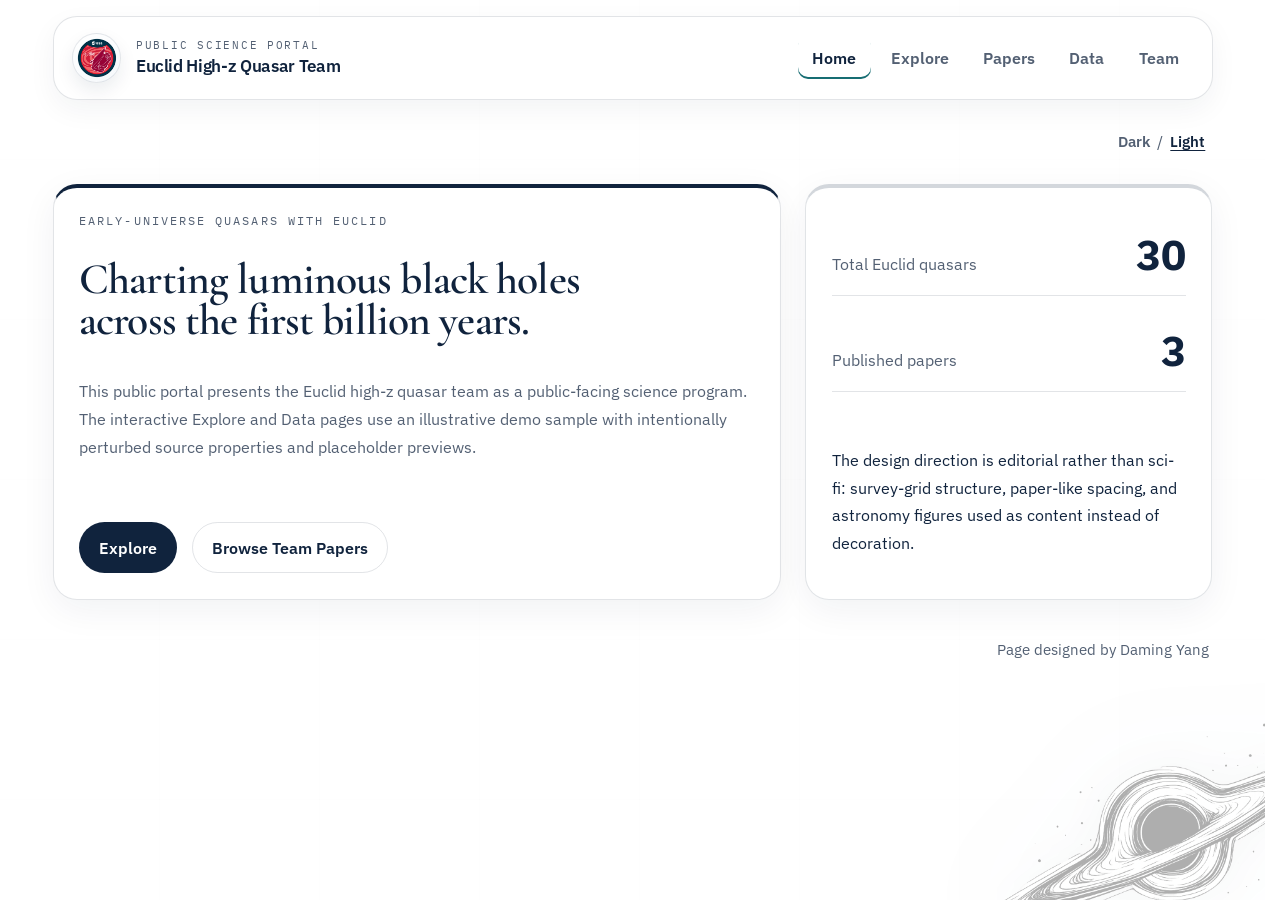
==== commit e3316953: "Sync public theme switcher layout with private site" ====
--- a/index.html
+++ b/index.html
@@ -6,7 +6,7 @@
     <title>Euclid High-z Quasar Team</title>
     <meta
       name="description"
-      content="Public portal for the Euclid high-z quasar team."
+      content="Prototype website for the Euclid high-z quasar team, featuring team science, papers, and public data."
     />
     <script>
       (function () {
@@ -23,7 +23,9 @@
     <link rel="preload" as="image" href="assets/test/bh.png" />
     <link rel="preload" as="image" href="assets/test/bh_light.png" />
     <link rel="stylesheet" href="assets/styles.css" />
-    <script defer src="assets/home.js"></script>
+    <script defer src="assets/published-sample.js"></script>
+    <script defer src="assets/site-data.js"></script>
+    <script defer src="assets/site.js"></script>
   </head>
   <body data-page="home">
     <div class="site-scene" aria-hidden="true">
@@ -55,13 +57,19 @@
         </a>
         <nav class="site-nav" aria-label="Primary">
           <a data-nav="home" href="index.html">Home</a>
-          <a href="#" aria-disabled="true">Explore</a>
-          <a href="#" aria-disabled="true">Papers</a>
-          <a href="#" aria-disabled="true">Data</a>
-          <a href="#" aria-disabled="true">Team</a>
-          <button class="site-theme-toggle" type="button" data-theme-toggle>Dark</button>
+          <a data-nav="explore" href="explore.html">Explore</a>
+          <a data-nav="papers" href="papers.html">Papers</a>
+          <a data-nav="data" href="data.html">Data</a>
+          <a data-nav="team" href="team.html">Team</a>
         </nav>
       </header>
+      <div class="site-header-controls">
+        <div class="paper-view-toggle site-theme-switcher" aria-label="Theme mode">
+          <button class="paper-view-button" type="button" data-theme-option="dark" aria-pressed="false">Dark</button>
+          <span class="paper-view-separator" aria-hidden="true">/</span>
+          <button class="paper-view-button" type="button" data-theme-option="light" aria-pressed="false">Light</button>
+        </div>
+      </div>
 
       <main>
         <section class="hero">
@@ -72,13 +80,14 @@
               <span class="hero-title-line">across the first billion years.</span>
             </h1>
             <p class="lede">
-              This public landing page introduces the Euclid high-z quasar team and
-              the science goals of the program while the full public portal is being
-              prepared.
+              This public portal presents the Euclid high-z quasar team as a
+              public-facing science program. The interactive Explore and Data
+              pages use an illustrative demo sample with intentionally perturbed
+              source properties and placeholder previews.
             </p>
             <div class="hero-actions">
-              <a class="button primary" href="#">Explore</a>
-              <a class="button secondary" href="#">Browse Team Papers</a>
+              <a class="button primary" href="explore.html">Explore</a>
+              <a class="button secondary" href="papers.html">Browse Team Papers</a>
             </div>
           </div>
 
@@ -86,11 +95,11 @@
             <div class="metric-strip">
               <article>
                 <span>Total Euclid quasars</span>
-                <strong>30</strong>
+                <strong id="home-metric-quasars">0</strong>
               </article>
               <article>
                 <span>Published papers</span>
-                <strong>3</strong>
+                <strong id="home-metric-papers">0</strong>
               </article>
             </div>
             <p>
--- a/assets/styles.css
+++ b/assets/styles.css
@@ -423,8 +423,7 @@
   align-items: center;
 }
 
-.site-nav a,
-.site-theme-toggle {
+.site-nav a {
   padding: 0.7rem 0.9rem;
   border-radius: 10px;
   color: var(--ink-soft);
@@ -437,13 +436,15 @@
   box-shadow: inset 0 -2px 0 var(--teal);
 }
 
-.site-theme-toggle {
-  border: 1px solid var(--theme-toggle-border);
-  background: var(--theme-toggle-background);
-  color: var(--theme-toggle-ink);
-  font: inherit;
-  font-weight: 600;
-  cursor: pointer;
+.site-header-controls {
+  display: flex;
+  justify-content: flex-end;
+  margin: 0.8rem 0 0.2rem;
+  padding-right: 0.45rem;
+}
+
+.site-theme-switcher {
+  align-items: center;
 }
 
 .hero,
@@ -452,6 +453,10 @@
   grid-template-columns: minmax(0, 1.7fr) minmax(280px, 0.95fr);
   gap: 1.5rem;
   align-items: stretch;
+}
+
+.hero {
+  margin-top: 2rem;
 }
 
 .page-hero {
@@ -629,8 +634,7 @@
 
 .button:hover,
 .download-link:hover,
-.site-nav a:hover,
-.site-theme-toggle:hover {
+.site-nav a:hover {
   transform: translateY(-1px);
 }
 
@@ -1620,13 +1624,6 @@
   border-radius: 16px;
 }
 
-.popover-actions {
-  display: flex;
-  gap: 0.8rem;
-  flex-wrap: wrap;
-  margin-top: 1rem;
-}
-
 .site-footer {
   display: flex;
   justify-content: space-between;
@@ -1795,8 +1792,9 @@
     text-align: center;
   }
 
-  .site-theme-toggle {
-    flex: 1 1 calc(50% - 0.35rem);
+  .site-header-controls {
+    justify-content: flex-start;
+    padding-right: 0;
   }
 
   h1 {
